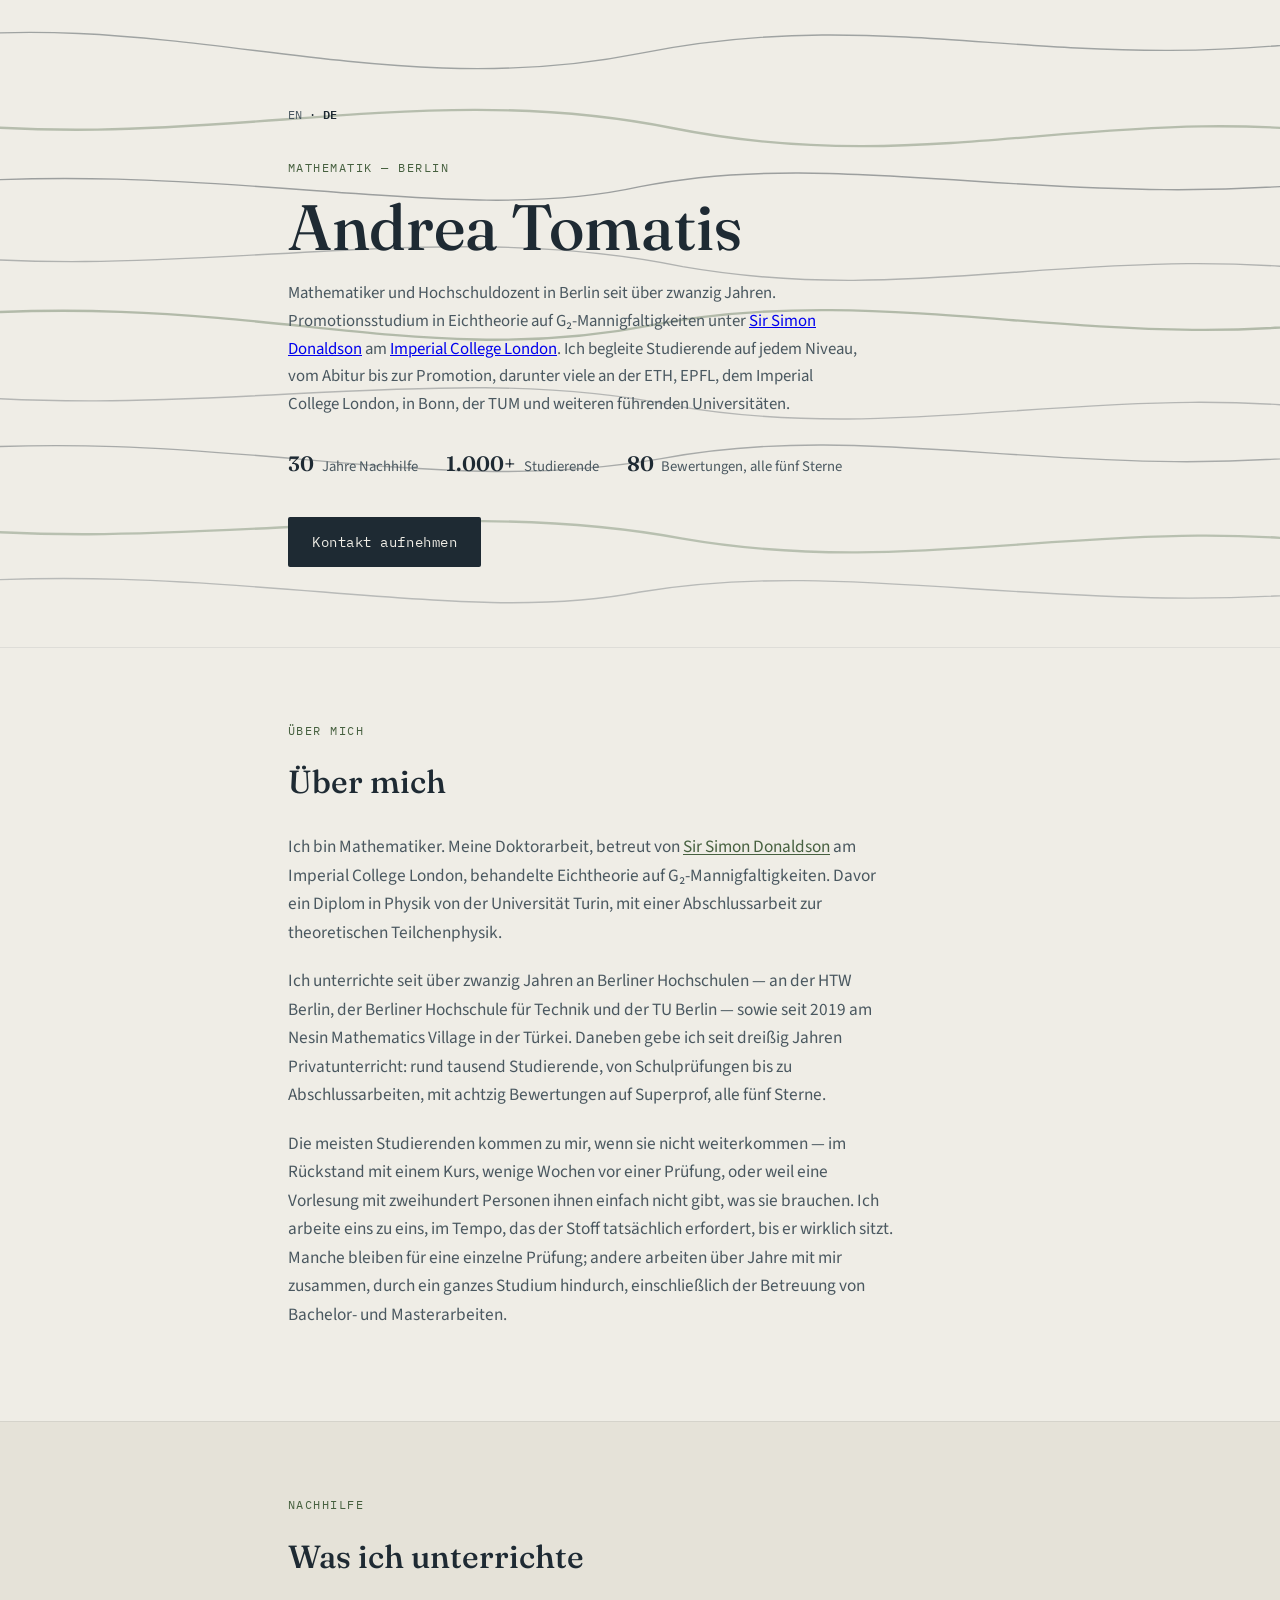
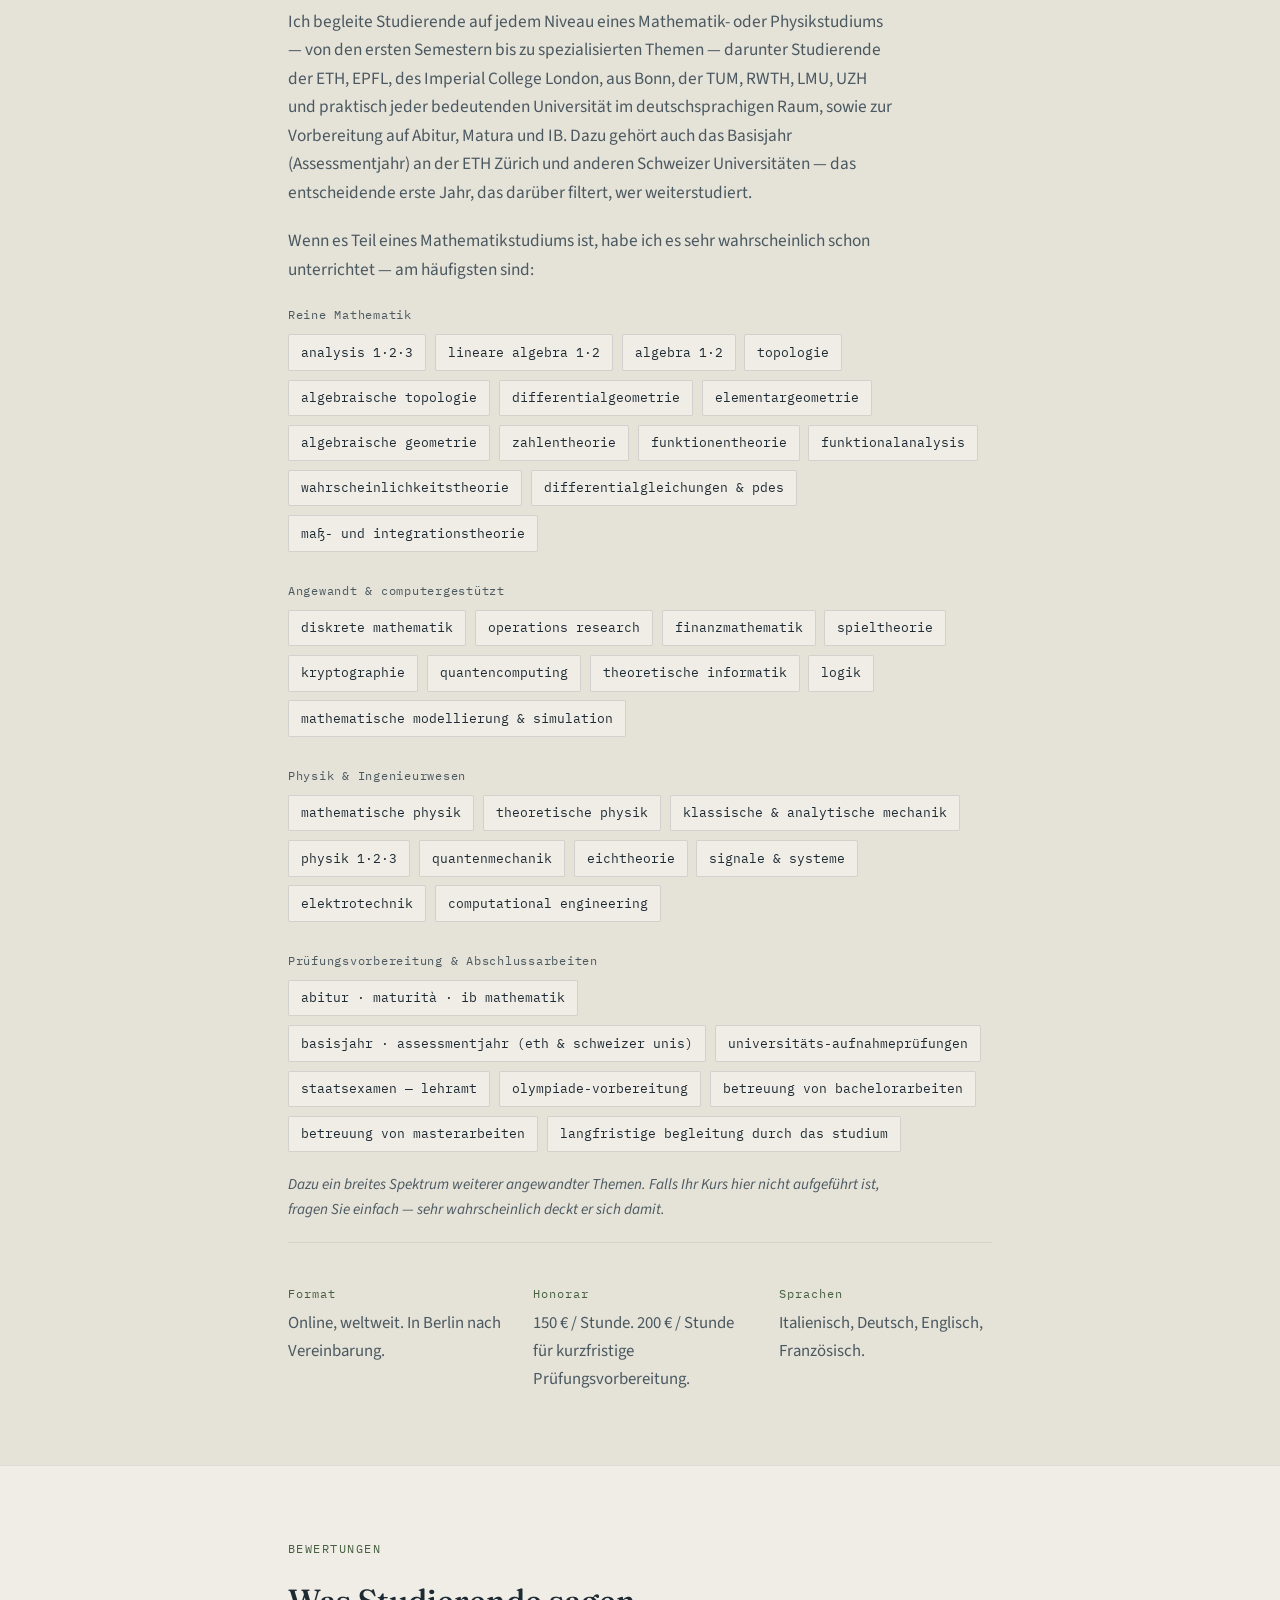
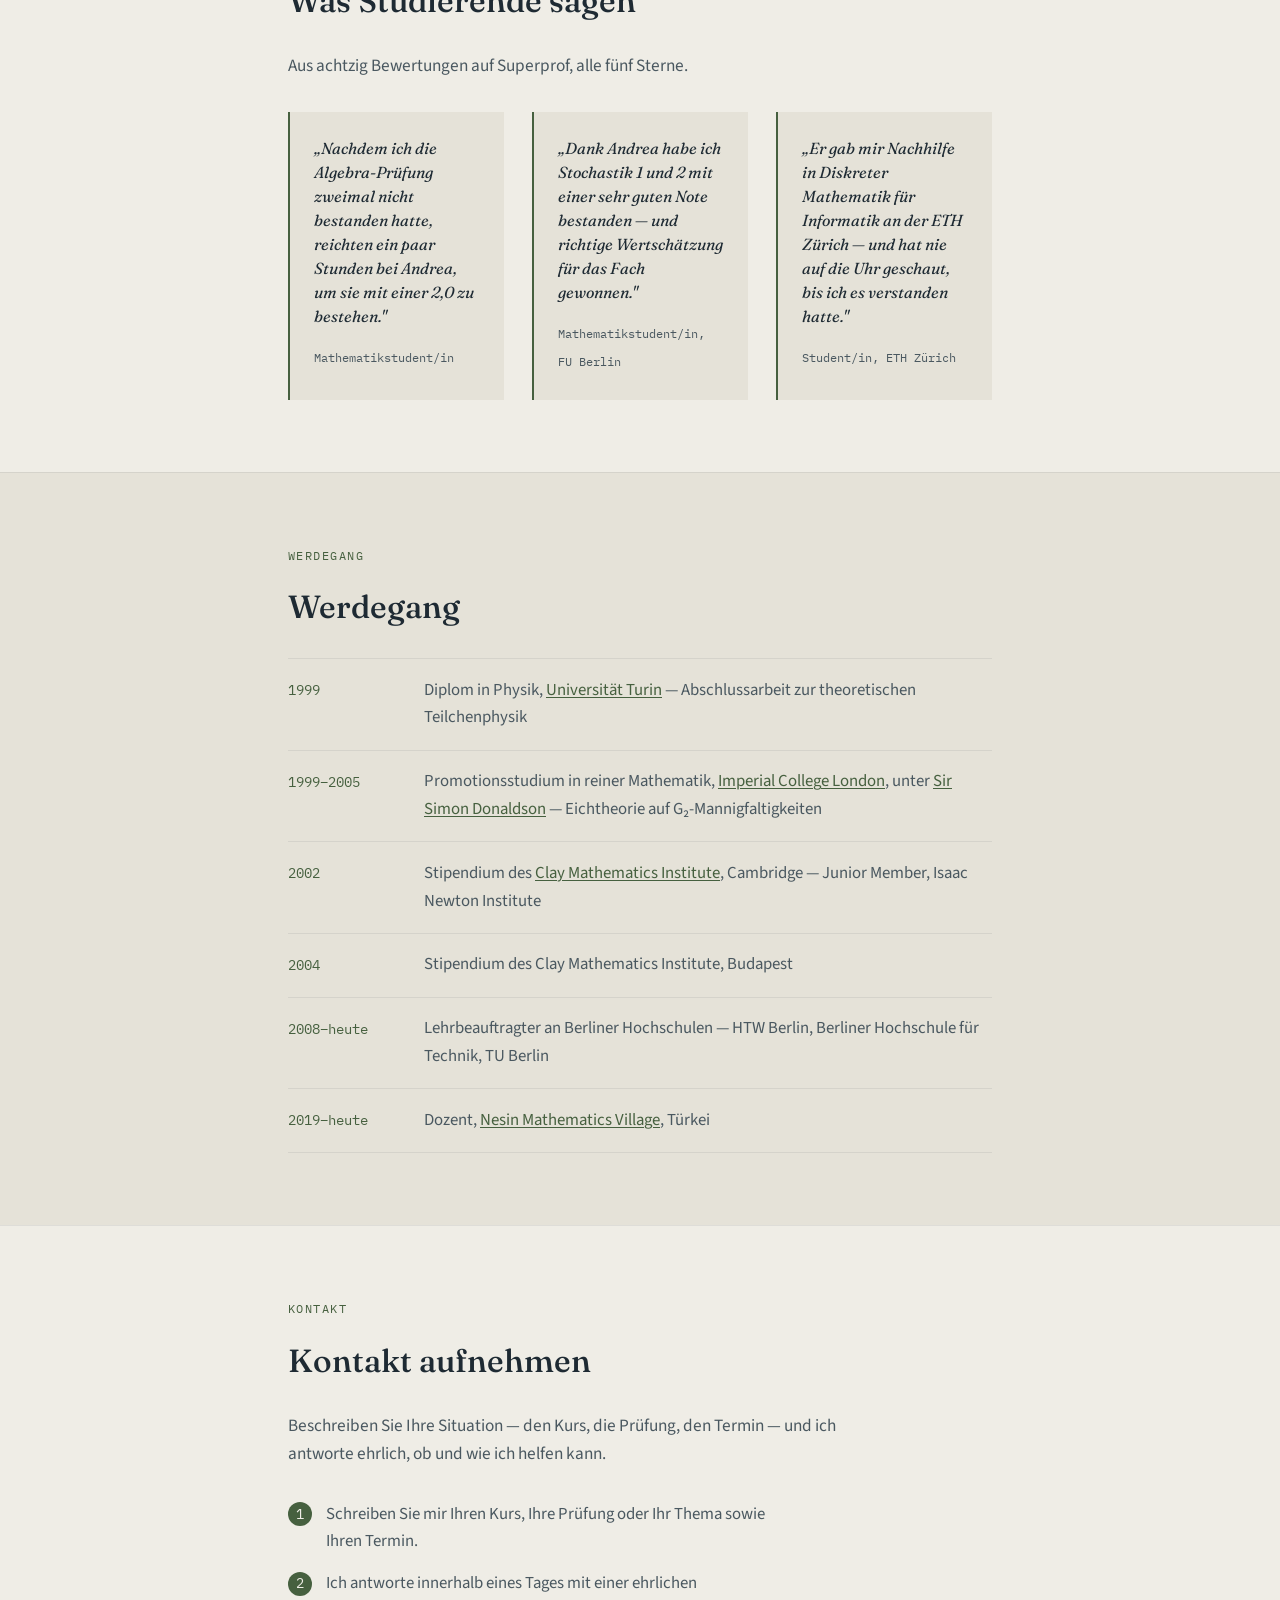
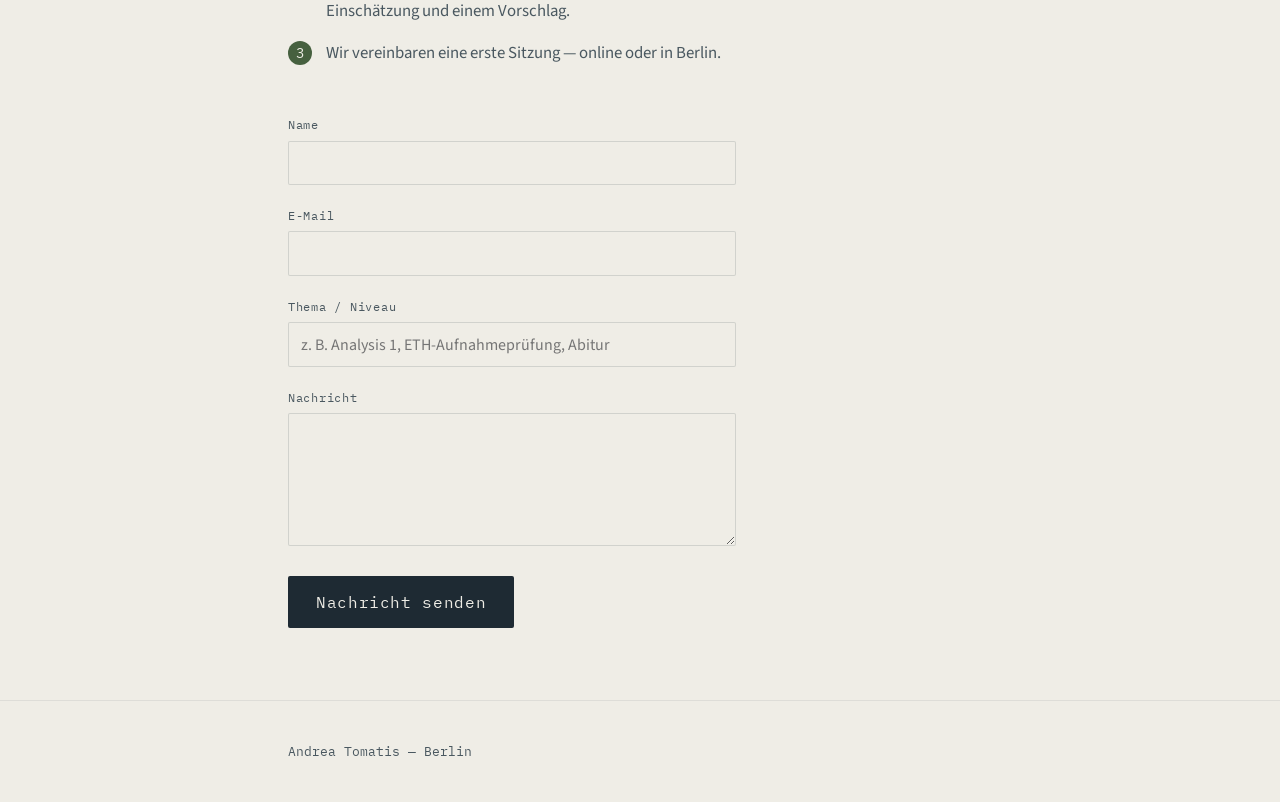
==== de.html @ 17455496 "Add files via upload" ====
<!DOCTYPE html>
<html lang="de">
<head>
<meta charset="UTF-8">
<meta name="viewport" content="width=device-width, initial-scale=1.0">
<title>Andrea Tomatis — Mathematik-Nachhilfe &amp; Hochschuldozent, Berlin</title>
<meta name="description" content="Andrea Tomatis — Mathematiker und Hochschuldozent in Berlin, ausgebildet als Physiker. Promotionsstudium unter Sir Simon Donaldson, Imperial College London. Privatunterricht und Prüfungsvorbereitung: Basisjahr und Assessmentjahr an der ETH und Schweizer Universitäten, Diskrete Mathematik, Funktionentheorie, Abitur, IB, Betreuung von Bachelor- und Masterarbeiten.">
<link rel="canonical" href="https://andreatomatis.github.io/de.html">
<link rel="alternate" hreflang="en" href="https://andreatomatis.github.io/">
<link rel="alternate" hreflang="de" href="https://andreatomatis.github.io/de.html">
<link rel="alternate" hreflang="x-default" href="https://andreatomatis.github.io/">
<meta property="og:type" content="profile">
<meta property="og:title" content="Andrea Tomatis — Mathematik-Nachhilfe & Hochschuldozent, Berlin">
<meta property="og:description" content="Mathematiker und Hochschuldozent in Berlin, Promotionsstudium unter Sir Simon Donaldson. Privatunterricht: Basisjahr/Assessmentjahr, Diskrete Mathematik, Funktionentheorie, Abitur, IB, Abschlussarbeiten.">
<meta property="og:url" content="https://andreatomatis.github.io/de.html">
<meta property="og:locale" content="de_DE">
<meta property="og:locale:alternate" content="en_US">
<meta name="twitter:card" content="summary">
<meta name="twitter:title" content="Andrea Tomatis — Mathematik-Nachhilfe & Hochschuldozent, Berlin">
<meta name="twitter:description" content="Mathematiker und Hochschuldozent in Berlin, Promotionsstudium unter Sir Simon Donaldson. Privatunterricht: Basisjahr/Assessmentjahr, Diskrete Mathematik, Funktionentheorie, Abitur, IB, Abschlussarbeiten.">
<link rel="preconnect" href="https://fonts.googleapis.com">
<link rel="preconnect" href="https://fonts.gstatic.com" crossorigin>
<link href="https://fonts.googleapis.com/css2?family=Fraunces:opsz,wght@9..144,400;9..144,500;9..144,600&family=Source+Sans+3:wght@400;500;600&family=IBM+Plex+Mono:wght@400;500&display=swap" rel="stylesheet">
<link rel="stylesheet" href="style.css">
<script type="application/ld+json">
{
  "@context": "https://schema.org",
  "@type": "Person",
  "name": "Andrea Tomatis",
  "jobTitle": ["Mathematik-Nachhilfelehrer", "Hochschuldozent"],
  "description": "Mathematiker und Hochschuldozent in Berlin. Promotionsstudium in Eichtheorie auf G2-Mannigfaltigkeiten unter Sir Simon Donaldson, Imperial College London. Dreißig Jahre Privatunterricht in Mathematik und Physik.",
  "url": "https://andreatomatis.github.io/de.html",
  "address": {
    "@type": "PostalAddress",
    "addressLocality": "Berlin",
    "addressCountry": "DE"
  },
  "alumniOf": [
    { "@type": "CollegeOrUniversity", "name": "Imperial College London" },
    { "@type": "CollegeOrUniversity", "name": "Universität Turin" }
  ],
  "knowsLanguage": ["Italienisch", "Deutsch", "Englisch", "Französisch"],
  "knowsAbout": [
    "Analysis", "Lineare Algebra", "Algebra", "Topologie", "Differentialgeometrie",
    "Algebraische Geometrie", "Zahlentheorie", "Funktionentheorie", "Funktionalanalysis",
    "Wahrscheinlichkeitstheorie", "Differentialgleichungen", "Diskrete Mathematik",
    "Quantencomputing", "Theoretische Informatik", "Mathematische Physik",
    "Theoretische Physik", "Eichtheorie", "Klassische Mechanik", "Quantenmechanik"
  ]
}
</script>
</head>
<body>

<svg class="contour-bg" viewBox="0 0 1200 700" preserveAspectRatio="xMidYMid slice" aria-hidden="true">
  <path class="contour c1" d="M-100,90 C150,50 350,150 600,100 C850,50 1000,130 1300,80" />
  <path class="contour c2 idx" d="M-100,160 C180,200 380,120 630,170 C880,220 1040,140 1300,180" />
  <path class="contour c3" d="M-100,225 C200,195 420,265 600,225 C800,185 1010,255 1300,215" />
  <path class="contour c4" d="M-100,285 C160,320 400,250 640,300 C870,340 1030,270 1300,310" />
  <path class="contour c5 idx" d="M-100,350 C220,315 380,400 610,355 C840,310 1050,390 1300,345" />
  <path class="contour c6" d="M-100,415 C170,450 410,385 630,430 C860,470 1040,400 1300,440" />
  <path class="contour c7" d="M-100,475 C210,445 390,520 620,480 C830,440 1020,510 1300,470" />
  <path class="contour c8 idx" d="M-100,540 C160,575 400,510 640,555 C870,595 1050,525 1300,565" />
  <path class="contour c9" d="M-100,600 C200,570 420,640 600,605 C810,570 1010,635 1300,600" />
</svg>

<header class="hero">
  <div class="wrap">
    <p class="lang-switch"><a href="index.html">EN</a> · <a class="active" href="de.html">DE</a></p>
    <p class="eyebrow">MATHEMATIK — BERLIN</p>
    <h1>Andrea Tomatis</h1>
    <p class="hero-sub">Mathematiker und Hochschuldozent in Berlin seit über zwanzig Jahren. Promotionsstudium in Eichtheorie auf G₂-Mannigfaltigkeiten unter <a href="https://en.wikipedia.org/wiki/Simon_Donaldson">Sir Simon Donaldson</a> am <a href="https://en.wikipedia.org/wiki/Imperial_College_London">Imperial College London</a>. Ich begleite Studierende auf jedem Niveau, vom Abitur bis zur Promotion, darunter viele an der ETH, EPFL, dem Imperial College London, in Bonn, der TUM und weiteren führenden Universitäten.</p>
    <ul class="stat-row">
      <li><span class="stat-num">30</span> Jahre Nachhilfe</li>
      <li><span class="stat-num">1.000+</span> Studierende</li>
      <li><span class="stat-num">80</span> Bewertungen, alle fünf Sterne</li>
    </ul>
    <a class="cta" href="#contact">Kontakt aufnehmen</a>
  </div>
</header>

<main>

  <section id="about" class="section">
    <div class="wrap">
      <p class="eyebrow">ÜBER MICH</p>
      <h2>Über mich</h2>
      <p class="lede">Ich bin Mathematiker. Meine Doktorarbeit, betreut von <a href="https://en.wikipedia.org/wiki/Simon_Donaldson">Sir Simon Donaldson</a> am Imperial College London, behandelte Eichtheorie auf G₂-Mannigfaltigkeiten. Davor ein Diplom in Physik von der Universität Turin, mit einer Abschlussarbeit zur theoretischen Teilchenphysik.</p>
      <p class="lede">Ich unterrichte seit über zwanzig Jahren an Berliner Hochschulen — an der HTW Berlin, der Berliner Hochschule für Technik und der TU Berlin — sowie seit 2019 am Nesin Mathematics Village in der Türkei. Daneben gebe ich seit dreißig Jahren Privatunterricht: rund tausend Studierende, von Schulprüfungen bis zu Abschlussarbeiten, mit achtzig Bewertungen auf Superprof, alle fünf Sterne.</p>
      <p class="lede">Die meisten Studierenden kommen zu mir, wenn sie nicht weiterkommen — im Rückstand mit einem Kurs, wenige Wochen vor einer Prüfung, oder weil eine Vorlesung mit zweihundert Personen ihnen einfach nicht gibt, was sie brauchen. Ich arbeite eins zu eins, im Tempo, das der Stoff tatsächlich erfordert, bis er wirklich sitzt. Manche bleiben für eine einzelne Prüfung; andere arbeiten über Jahre mit mir zusammen, durch ein ganzes Studium hindurch, einschließlich der Betreuung von Bachelor- und Masterarbeiten.</p>
    </div>
  </section>

  <section id="teaching" class="section alt">
    <div class="wrap">
      <p class="eyebrow">NACHHILFE</p>
      <h2>Was ich unterrichte</h2>

      <p class="lede">Ich begleite Studierende auf jedem Niveau eines Mathematik- oder Physikstudiums — von den ersten Semestern bis zu spezialisierten Themen — darunter Studierende der ETH, EPFL, des Imperial College London, aus Bonn, der TUM, RWTH, LMU, UZH und praktisch jeder bedeutenden Universität im deutschsprachigen Raum, sowie zur Vorbereitung auf Abitur, Matura und IB. Dazu gehört auch das Basisjahr (Assessmentjahr) an der ETH Zürich und anderen Schweizer Universitäten — das entscheidende erste Jahr, das darüber filtert, wer weiterstudiert.</p>

      <p class="lede">Wenn es Teil eines Mathematikstudiums ist, habe ich es sehr wahrscheinlich schon unterrichtet — am häufigsten sind:</p>

      <div class="subject-group">
        <p class="group-label">Reine Mathematik</p>
        <ul class="subject-grid">
          <li><span class="tag">analysis 1·2·3</span></li>
          <li><span class="tag">lineare algebra 1·2</span></li>
          <li><span class="tag">algebra 1·2</span></li>
          <li><span class="tag">topologie</span></li>
          <li><span class="tag">algebraische topologie</span></li>
          <li><span class="tag">differentialgeometrie</span></li>
          <li><span class="tag">elementargeometrie</span></li>
          <li><span class="tag">algebraische geometrie</span></li>
          <li><span class="tag">zahlentheorie</span></li>
          <li><span class="tag">funktionentheorie</span></li>
          <li><span class="tag">funktionalanalysis</span></li>
          <li><span class="tag">wahrscheinlichkeitstheorie</span></li>
          <li><span class="tag">differentialgleichungen & pdes</span></li>
          <li><span class="tag">maß- und integrationstheorie</span></li>
        </ul>
      </div>

      <div class="subject-group">
        <p class="group-label">Angewandt &amp; computergestützt</p>
        <ul class="subject-grid">
          <li><span class="tag">diskrete mathematik</span></li>
          <li><span class="tag">operations research</span></li>
          <li><span class="tag">finanzmathematik</span></li>
          <li><span class="tag">spieltheorie</span></li>
          <li><span class="tag">kryptographie</span></li>
          <li><span class="tag">quantencomputing</span></li>
          <li><span class="tag">theoretische informatik</span></li>
          <li><span class="tag">logik</span></li>
          <li><span class="tag">mathematische modellierung & simulation</span></li>
        </ul>
      </div>

      <div class="subject-group">
        <p class="group-label">Physik &amp; Ingenieurwesen</p>
        <ul class="subject-grid">
          <li><span class="tag">mathematische physik</span></li>
          <li><span class="tag">theoretische physik</span></li>
          <li><span class="tag">klassische & analytische mechanik</span></li>
          <li><span class="tag">physik 1·2·3</span></li>
          <li><span class="tag">quantenmechanik</span></li>
          <li><span class="tag">eichtheorie</span></li>
          <li><span class="tag">signale & systeme</span></li>
          <li><span class="tag">elektrotechnik</span></li>
          <li><span class="tag">computational engineering</span></li>
        </ul>
      </div>

      <div class="subject-group">
        <p class="group-label">Prüfungsvorbereitung &amp; Abschlussarbeiten</p>
        <ul class="subject-grid">
          <li><span class="tag">abitur · maturità · ib mathematik</span></li>
          <li><span class="tag">basisjahr · assessmentjahr (eth & schweizer unis)</span></li>
          <li><span class="tag">universitäts-aufnahmeprüfungen</span></li>
          <li><span class="tag">staatsexamen — lehramt</span></li>
          <li><span class="tag">olympiade-vorbereitung</span></li>
          <li><span class="tag">betreuung von bachelorarbeiten</span></li>
          <li><span class="tag">betreuung von masterarbeiten</span></li>
          <li><span class="tag">langfristige begleitung durch das studium</span></li>
        </ul>
      </div>

      <p class="lede beyond">Dazu ein breites Spektrum weiterer angewandter Themen. Falls Ihr Kurs hier nicht aufgeführt ist, fragen Sie einfach — sehr wahrscheinlich deckt er sich damit.</p>

      <div class="teaching-details">
        <div class="detail">
          <p class="detail-label">Format</p>
          <p>Online, weltweit. In Berlin nach Vereinbarung.</p>
        </div>
        <div class="detail">
          <p class="detail-label">Honorar</p>
          <p>150 € / Stunde. 200 € / Stunde für kurzfristige Prüfungsvorbereitung.</p>
        </div>
        <div class="detail">
          <p class="detail-label">Sprachen</p>
          <p>Italienisch, Deutsch, Englisch, Französisch.</p>
        </div>
      </div>
    </div>
  </section>

  <section id="testimonials" class="section">
    <div class="wrap">
      <p class="eyebrow">BEWERTUNGEN</p>
      <h2>Was Studierende sagen</h2>
      <p class="lede">Aus achtzig Bewertungen auf Superprof, alle fünf Sterne.</p>

      <div class="testimonial-grid">
        <blockquote class="testimonial">
          <p>„Nachdem ich die Algebra-Prüfung zweimal nicht bestanden hatte, reichten ein paar Stunden bei Andrea, um sie mit einer 2,0 zu bestehen."</p>
          <cite>Mathematikstudent/in</cite>
        </blockquote>
        <blockquote class="testimonial">
          <p>„Dank Andrea habe ich Stochastik 1 und 2 mit einer sehr guten Note bestanden — und richtige Wertschätzung für das Fach gewonnen."</p>
          <cite>Mathematikstudent/in, FU Berlin</cite>
        </blockquote>
        <blockquote class="testimonial">
          <p>„Er gab mir Nachhilfe in Diskreter Mathematik für Informatik an der ETH Zürich — und hat nie auf die Uhr geschaut, bis ich es verstanden hatte."</p>
          <cite>Student/in, ETH Zürich</cite>
        </blockquote>
      </div>
    </div>
  </section>

  <section id="background" class="section alt">
    <div class="wrap">
      <p class="eyebrow">WERDEGANG</p>
      <h2>Werdegang</h2>
      <ol class="timeline">
        <li>
          <span class="year">1999</span>
          <span class="event">Diplom in Physik, <a href="https://en.wikipedia.org/wiki/University_of_Turin">Universität Turin</a> — Abschlussarbeit zur theoretischen Teilchenphysik</span>
        </li>
        <li>
          <span class="year">1999–2005</span>
          <span class="event">Promotionsstudium in reiner Mathematik, <a href="https://en.wikipedia.org/wiki/Imperial_College_London">Imperial College London</a>, unter <a href="https://en.wikipedia.org/wiki/Simon_Donaldson">Sir Simon Donaldson</a> — Eichtheorie auf G₂-Mannigfaltigkeiten</span>
        </li>
        <li>
          <span class="year">2002</span>
          <span class="event">Stipendium des <a href="https://en.wikipedia.org/wiki/Clay_Mathematics_Institute">Clay Mathematics Institute</a>, Cambridge — Junior Member, Isaac Newton Institute</span>
        </li>
        <li>
          <span class="year">2004</span>
          <span class="event">Stipendium des Clay Mathematics Institute, Budapest</span>
        </li>
        <li>
          <span class="year">2008–heute</span>
          <span class="event">Lehrbeauftragter an Berliner Hochschulen — HTW Berlin, Berliner Hochschule für Technik, TU Berlin</span>
        </li>
        <li>
          <span class="year">2019–heute</span>
          <span class="event">Dozent, <a href="https://www.nesinkoyleri.org/en/">Nesin Mathematics Village</a>, Türkei</span>
        </li>
      </ol>
    </div>
  </section>

  <section id="contact" class="section">
    <div class="wrap">
      <p class="eyebrow">KONTAKT</p>
      <h2>Kontakt aufnehmen</h2>
      <p class="lede">Beschreiben Sie Ihre Situation — den Kurs, die Prüfung, den Termin — und ich antworte ehrlich, ob und wie ich helfen kann.</p>

      <ol class="how-it-works">
        <li><span class="step-num">1</span> Schreiben Sie mir Ihren Kurs, Ihre Prüfung oder Ihr Thema sowie Ihren Termin.</li>
        <li><span class="step-num">2</span> Ich antworte innerhalb eines Tages mit einer ehrlichen Einschätzung und einem Vorschlag.</li>
        <li><span class="step-num">3</span> Wir vereinbaren eine erste Sitzung — online oder in Berlin.</li>
      </ol>

      <form class="contact-form" action="https://formsubmit.co/andrea.tomatis@gmail.com" method="POST">
        <input type="hidden" name="_subject" value="Neue Nachricht von der Website">
        <input type="hidden" name="_template" value="table">
        <input type="hidden" name="_captcha" value="false">
        <input type="text" name="_honey" style="display:none">

        <label for="name">Name</label>
        <input type="text" id="name" name="Name" required>

        <label for="email">E-Mail</label>
        <input type="email" id="email" name="Email" required>

        <label for="subject">Thema / Niveau</label>
        <input type="text" id="subject" name="Subject / level" placeholder="z. B. Analysis 1, ETH-Aufnahmeprüfung, Abitur">

        <label for="message">Nachricht</label>
        <textarea id="message" name="Message" rows="5" required></textarea>

        <button type="submit" class="cta cta-large">Nachricht senden</button>
      </form>
    </div>
  </section>

</main>

<footer class="footer">
  <div class="wrap">
    <p>Andrea Tomatis — Berlin</p>
  </div>
</footer>

</body>
</html>
---- style.css ----
:root {
  --bg: #EFEDE6;
  --bg-alt: #E5E2D8;
  --ink: #1E2A33;
  --ink-soft: #4A5860;
  --accent: #5B7A5E;
  --accent-deep: #46603F;
  --line: rgba(30, 42, 51, 0.14);
  --line-soft: rgba(30, 42, 51, 0.08);

  --font-display: "Fraunces", serif;
  --font-body: "Source Sans 3", sans-serif;
  --font-mono: "IBM Plex Mono", monospace;
}

* {
  box-sizing: border-box;
}

html {
  scroll-behavior: smooth;
}

@media (prefers-reduced-motion: reduce) {
  html {
    scroll-behavior: auto;
  }
}

body {
  margin: 0;
  background: var(--bg);
  color: var(--ink);
  font-family: var(--font-body);
  font-size: 1.05rem;
  line-height: 1.65;
  -webkit-font-smoothing: antialiased;
}

.wrap {
  max-width: 760px;
  margin: 0 auto;
  padding: 0 1.75rem;
}

/* ---- Contour background signature ---- */

.contour-bg {
  position: absolute;
  top: 0;
  left: 0;
  width: 100%;
  height: 640px;
  z-index: 0;
  pointer-events: none;
}

.contour {
  fill: none;
  stroke: var(--ink);
  stroke-width: 1.3;
}

.contour.idx {
  stroke-width: 2.2;
  stroke: var(--accent-deep);
}

.c1 { opacity: 0.38; animation: drift 46s linear infinite; }
.c2 { opacity: 0.34; animation: drift 60s linear infinite reverse; }
.c3 { opacity: 0.40; animation: drift 38s linear infinite; }
.c4 { opacity: 0.30; animation: drift 54s linear infinite reverse; }
.c5 { opacity: 0.36; animation: drift 42s linear infinite; }
.c6 { opacity: 0.28; animation: drift 50s linear infinite reverse; }
.c7 { opacity: 0.34; animation: drift 36s linear infinite; }
.c8 { opacity: 0.32; animation: drift 58s linear infinite reverse; }
.c9 { opacity: 0.26; animation: drift 44s linear infinite; }

@keyframes drift {
  from { transform: translateX(0); }
  to   { transform: translateX(-120px); }
}

@media (prefers-reduced-motion: reduce) {
  .contour { animation: none !important; }
}

/* ---- Hero ---- */

.hero {
  position: relative;
  padding: 6.5rem 0 5rem;
  overflow: hidden;
}

.eyebrow {
  font-family: var(--font-mono);
  font-size: 0.78rem;
  letter-spacing: 0.12em;
  color: var(--accent-deep);
  margin: 0 0 1rem;
  position: relative;
  z-index: 1;
}

.hero h1 {
  font-family: var(--font-display);
  font-weight: 500;
  font-size: clamp(2.6rem, 6vw, 4rem);
  margin: 0 0 1.25rem;
  line-height: 1.05;
  position: relative;
  z-index: 1;
}

.hook {
  font-family: var(--font-display);
  font-weight: 500;
  font-size: clamp(1.25rem, 2.6vw, 1.5rem);
  color: var(--ink);
  max-width: 34rem;
  margin: 0 0 1.5rem;
  line-height: 1.4;
  position: relative;
  z-index: 1;
}

.hero-sub {
  font-size: 1.05rem;
  color: var(--ink-soft);
  max-width: 36rem;
  margin: 0 0 1.75rem;
  position: relative;
  z-index: 1;
}

.stat-row {
  list-style: none;
  display: flex;
  flex-wrap: wrap;
  gap: 1.75rem;
  padding: 0;
  margin: 0 0 2.25rem;
  position: relative;
  z-index: 1;
  font-size: 0.92rem;
  color: var(--ink-soft);
}

.stat-num {
  font-family: var(--font-display);
  font-weight: 600;
  font-size: 1.3rem;
  color: var(--ink);
  margin-right: 0.3rem;
}

.cta {
  display: inline-block;
  font-family: var(--font-mono);
  font-size: 0.85rem;
  letter-spacing: 0.04em;
  text-decoration: none;
  color: var(--bg);
  background: var(--ink);
  padding: 0.85rem 1.5rem;
  border-radius: 2px;
  position: relative;
  z-index: 1;
  transition: background 0.2s ease;
}

.cta:hover,
.cta:focus-visible {
  background: var(--accent-deep);
}

.cta:focus-visible {
  outline: 2px solid var(--accent);
  outline-offset: 3px;
}

.cta-large {
  font-size: 1rem;
  padding: 1rem 1.75rem;
}

/* ---- Sections ---- */

.section {
  padding: 4.5rem 0;
  border-top: 1px solid var(--line-soft);
}

.section.alt {
  background: var(--bg-alt);
}

.section h2 {
  font-family: var(--font-display);
  font-weight: 500;
  font-size: 2rem;
  margin: 0 0 1.5rem;
}

.lede {
  font-size: 1.08rem;
  color: var(--ink-soft);
  max-width: 38rem;
  margin: 0 0 1.25rem;
}

.lede.beyond {
  font-size: 0.95rem;
  font-style: italic;
  margin-top: -0.5rem;
}

/* ---- Subject grid ---- */

.subject-grid {
  list-style: none;
  display: flex;
  flex-wrap: wrap;
  gap: 0.6rem;
  padding: 0;
  margin: 0 0 2.5rem;
}

.tag {
  font-family: var(--font-mono);
  font-size: 0.85rem;
  color: var(--ink);
  background: var(--bg);
  border: 1px solid var(--line);
  padding: 0.45rem 0.85rem;
  border-radius: 2px;
  display: inline-block;
}

/* ---- Subject groups ---- */

.subject-group {
  margin-bottom: 1.75rem;
}

.group-label {
  font-family: var(--font-mono);
  font-size: 0.78rem;
  letter-spacing: 0.06em;
  color: var(--ink-soft);
  margin: 0 0 0.6rem;
}

.subject-grid {
  list-style: none;
  display: flex;
  flex-wrap: wrap;
  gap: 0.55rem;
  padding: 0;
  margin: 0;
}

.tag {
  font-family: var(--font-mono);
  font-size: 0.82rem;
  color: var(--ink);
  background: var(--bg);
  border: 1px solid var(--line);
  padding: 0.4rem 0.75rem;
  border-radius: 2px;
  display: inline-block;
}

.teaching-details {
  display: grid;
  grid-template-columns: repeat(3, 1fr);
  gap: 2rem;
  padding-top: 2.5rem;
  margin-top: 0.5rem;
  border-top: 1px solid var(--line-soft);
}

/* ---- How it works ---- */

.how-it-works {
  list-style: none;
  padding: 0;
  margin: 2rem 0 0;
  max-width: 30rem;
  display: flex;
  flex-direction: column;
  gap: 0.9rem;
}

.how-it-works li {
  display: flex;
  align-items: baseline;
  gap: 0.9rem;
  color: var(--ink-soft);
}

.step-num {
  font-family: var(--font-mono);
  font-size: 0.85rem;
  color: var(--bg);
  background: var(--accent-deep);
  width: 1.5rem;
  height: 1.5rem;
  border-radius: 50%;
  display: inline-flex;
  align-items: center;
  justify-content: center;
  flex-shrink: 0;
}

/* ---- Contact form ---- */

.contact-form {
  display: flex;
  flex-direction: column;
  gap: 0.35rem;
  max-width: 28rem;
  margin-top: 2rem;
}

.contact-form label {
  font-family: var(--font-mono);
  font-size: 0.78rem;
  letter-spacing: 0.06em;
  color: var(--ink-soft);
  margin-top: 0.9rem;
}

.contact-form input,
.contact-form textarea {
  font-family: var(--font-body);
  font-size: 1rem;
  color: var(--ink);
  background: var(--bg);
  border: 1px solid var(--line);
  border-radius: 2px;
  padding: 0.65rem 0.75rem;
  resize: vertical;
}

.contact-form input:focus-visible,
.contact-form textarea:focus-visible {
  outline: 2px solid var(--accent);
  outline-offset: 1px;
}

.contact-form button {
  margin-top: 1.5rem;
  border: none;
  cursor: pointer;
  width: fit-content;
}

.form-note {
  font-size: 0.92rem;
  color: var(--ink-soft);
  margin-top: 1.5rem;
}

.form-note a {
  color: var(--accent-deep);
}

.detail-label {
  font-family: var(--font-mono);
  font-size: 0.78rem;
  letter-spacing: 0.08em;
  color: var(--accent-deep);
  margin: 0 0 0.4rem;
}

.detail p:last-child {
  margin: 0;
  color: var(--ink-soft);
}

/* ---- Timeline ---- */

.timeline {
  list-style: none;
  padding: 0;
  margin: 0;
  border-top: 1px solid var(--line-soft);
}

.timeline li {
  display: grid;
  grid-template-columns: 7rem 1fr;
  gap: 1.5rem;
  padding: 1.1rem 0;
  border-bottom: 1px solid var(--line-soft);
}

.timeline .year {
  font-family: var(--font-mono);
  font-size: 0.85rem;
  color: var(--accent-deep);
  padding-top: 0.15rem;
}

.timeline .event {
  color: var(--ink-soft);
}

/* ---- Footer ---- */

.footer {
  padding: 2.5rem 0;
  border-top: 1px solid var(--line-soft);
}

.footer p {
  font-family: var(--font-mono);
  font-size: 0.8rem;
  color: var(--ink-soft);
  margin: 0;
}

/* ---- Responsive ---- */

@media (max-width: 640px) {
  .hero {
    padding: 4.5rem 0 3.5rem;
  }

  .section {
    padding: 3.25rem 0;
  }

  .teaching-details {
    grid-template-columns: 1fr;
    gap: 1.5rem;
  }

  .timeline li {
    grid-template-columns: 1fr;
    gap: 0.35rem;
  }

  .contour-bg {
    height: 420px;
  }
}

.lede a,
.timeline a {
  color: var(--accent-deep);
  text-decoration-thickness: 1px;
  text-underline-offset: 2px;
}

.lede a:hover,
.timeline a:hover {
  color: var(--ink);
}

.lang-switch {
  position: relative;
  z-index: 1;
  font-family: var(--font-mono);
  font-size: 0.78rem;
  margin: 0 0 2rem;
}

.lang-switch a {
  color: var(--ink-soft);
  text-decoration: none;
}

.lang-switch a.active {
  color: var(--ink);
  font-weight: 600;
}

.lang-switch a:hover {
  color: var(--accent-deep);
}

/* ---- Testimonials ---- */

.testimonial-grid {
  display: grid;
  grid-template-columns: repeat(3, 1fr);
  gap: 1.75rem;
  margin-top: 2rem;
}

.testimonial {
  margin: 0;
  padding: 1.5rem;
  background: var(--bg-alt);
  border-left: 2px solid var(--accent-deep);
}

.testimonial p {
  font-family: var(--font-display);
  font-style: italic;
  font-size: 1rem;
  line-height: 1.5;
  color: var(--ink);
  margin: 0 0 1rem;
}

.testimonial cite {
  font-family: var(--font-mono);
  font-style: normal;
  font-size: 0.78rem;
  color: var(--ink-soft);
}

@media (max-width: 768px) {
  .testimonial-grid {
    grid-template-columns: 1fr;
  }
}
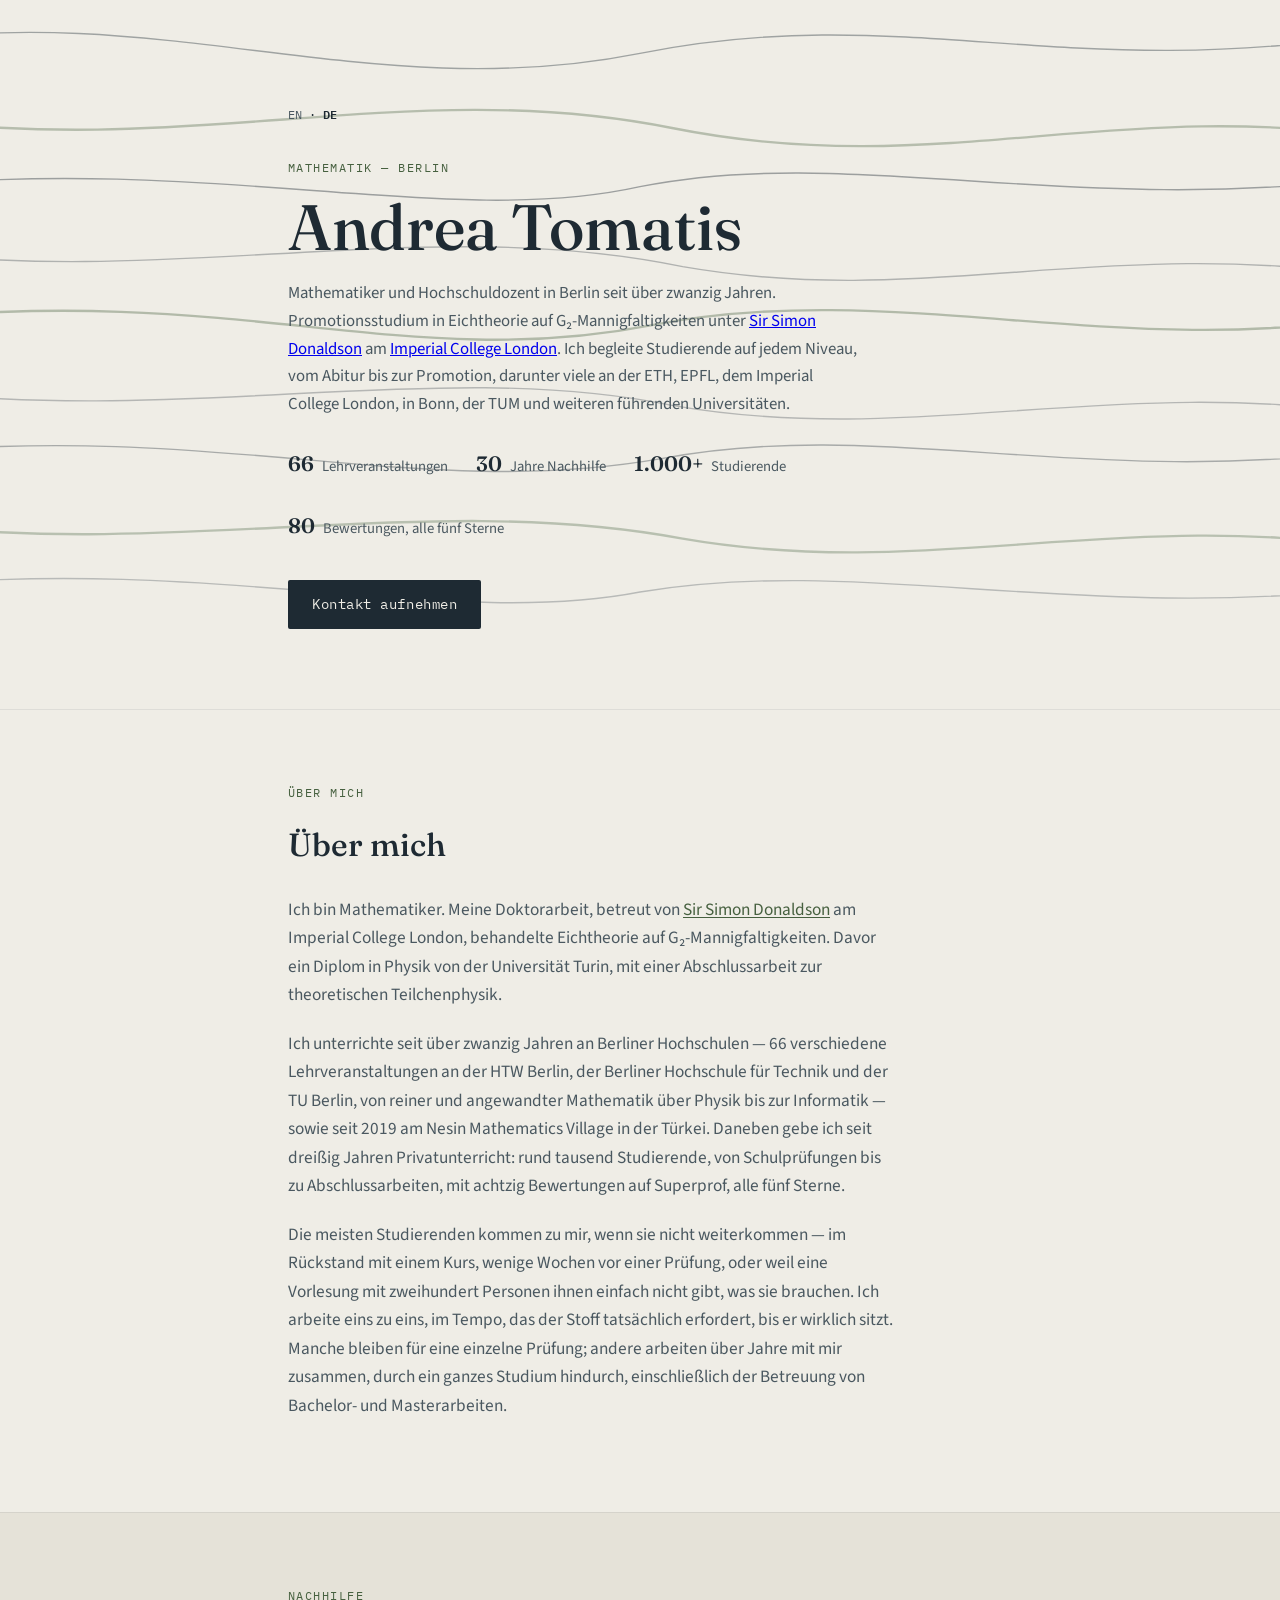
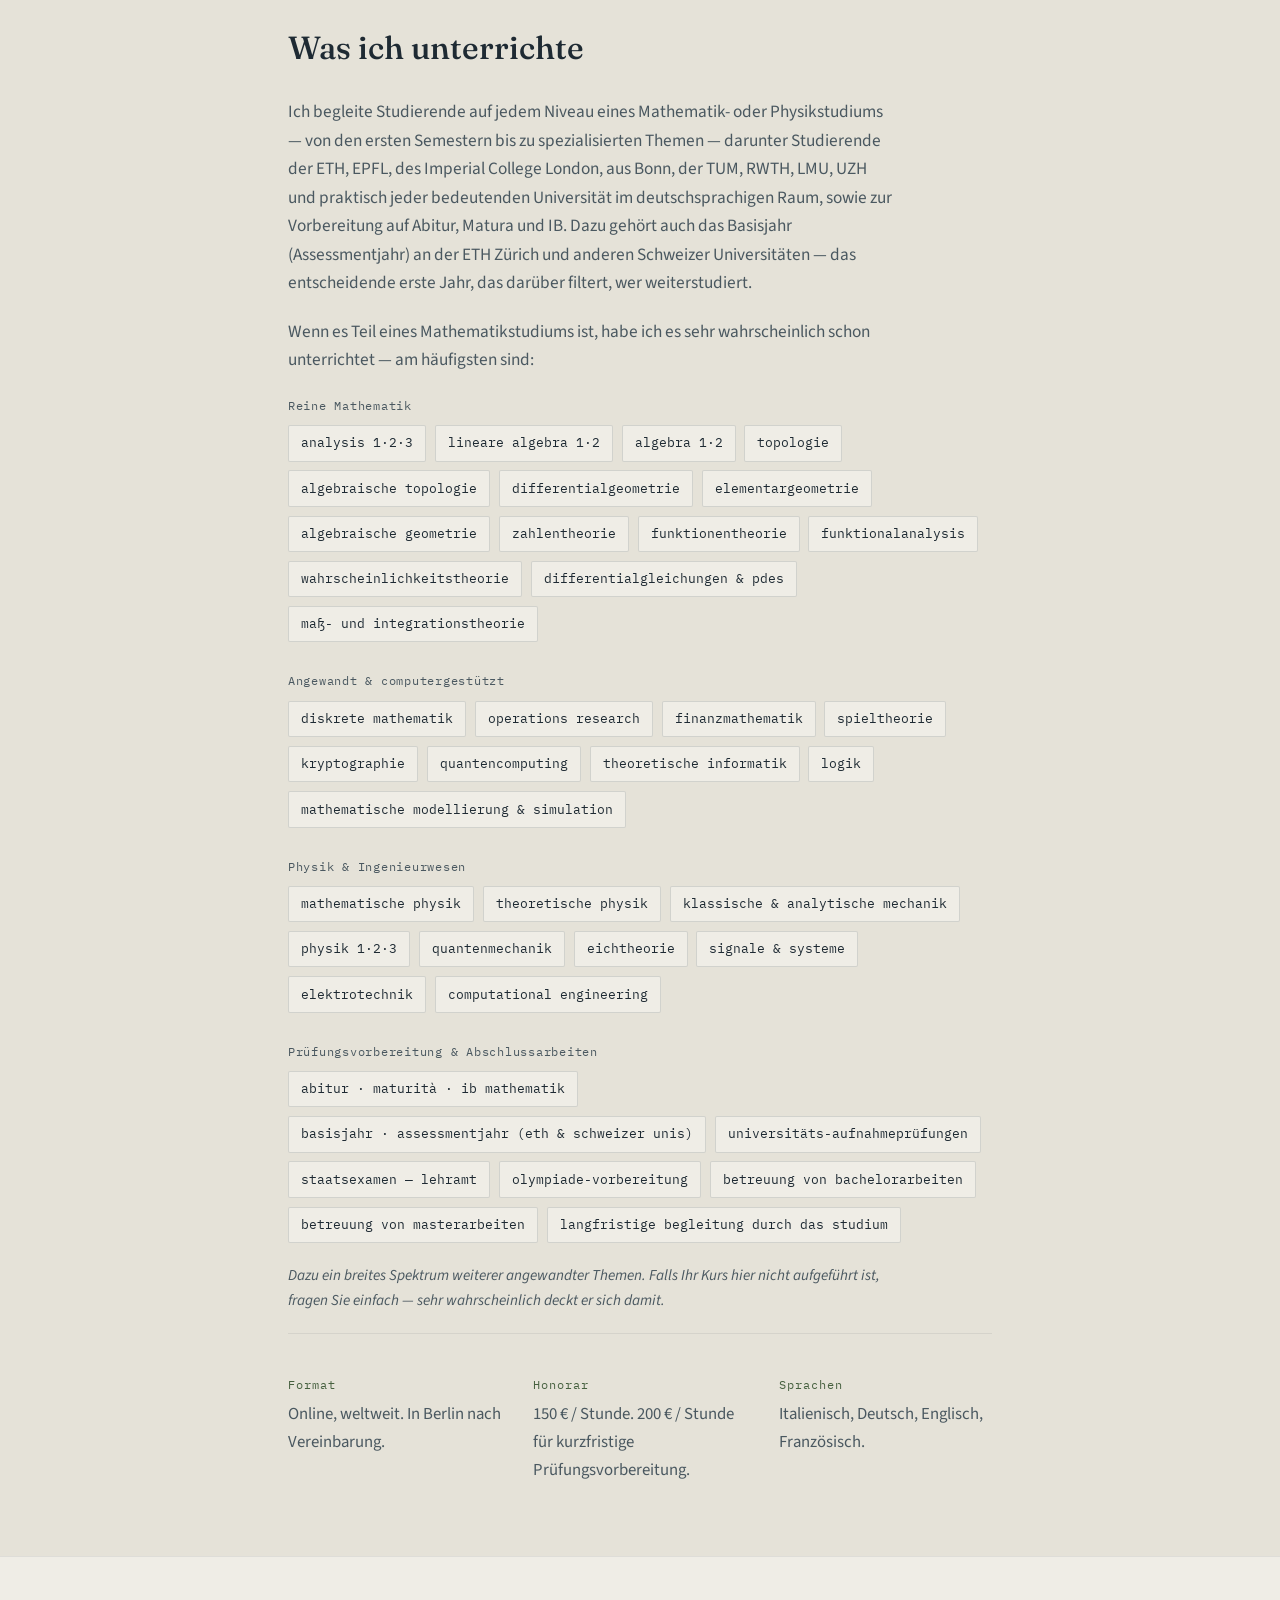
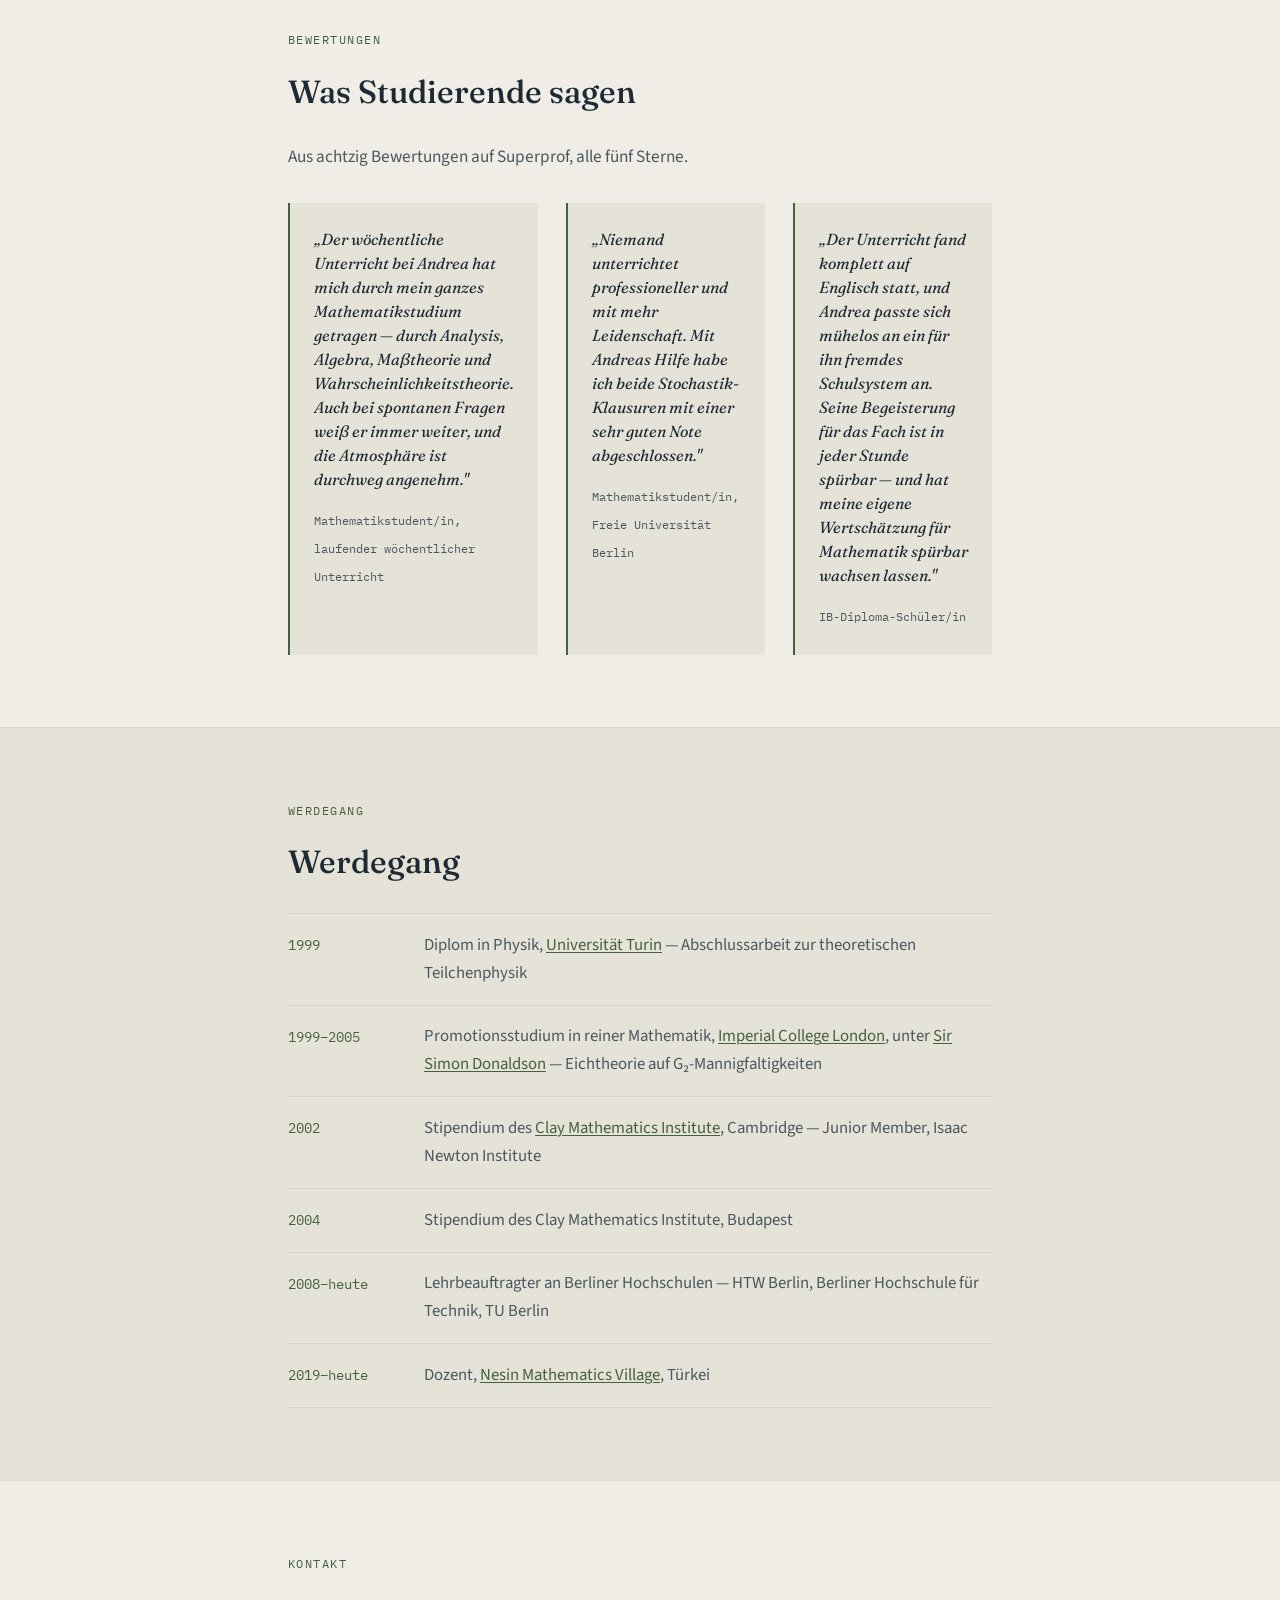
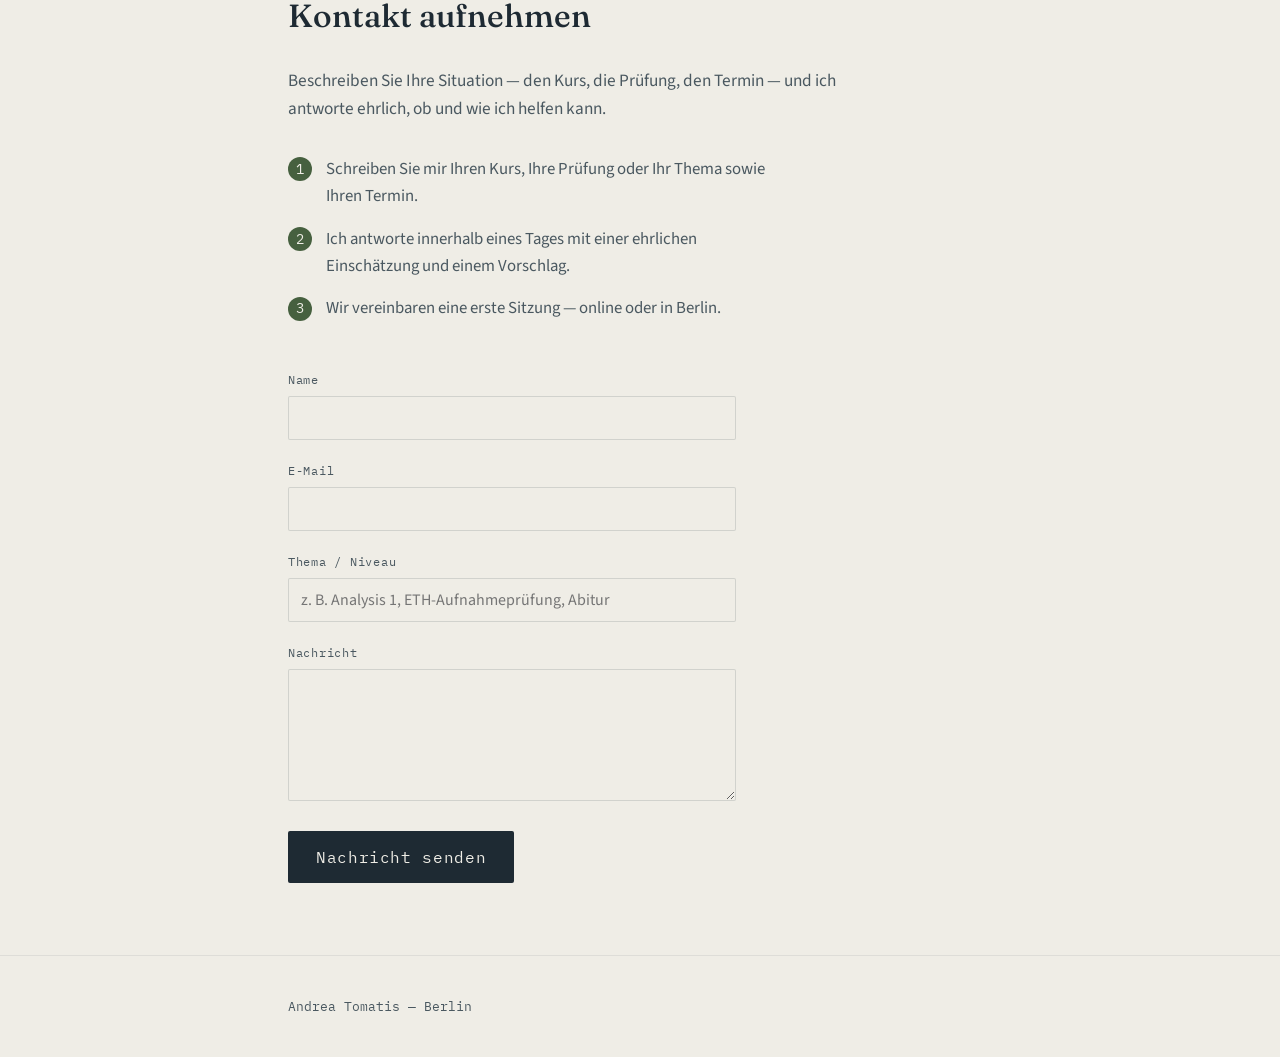
==== commit 4ec26ab0: "Add files via upload" ====
--- a/de.html
+++ b/de.html
@@ -71,6 +71,7 @@
     <h1>Andrea Tomatis</h1>
     <p class="hero-sub">Mathematiker und Hochschuldozent in Berlin seit über zwanzig Jahren. Promotionsstudium in Eichtheorie auf G₂-Mannigfaltigkeiten unter <a href="https://en.wikipedia.org/wiki/Simon_Donaldson">Sir Simon Donaldson</a> am <a href="https://en.wikipedia.org/wiki/Imperial_College_London">Imperial College London</a>. Ich begleite Studierende auf jedem Niveau, vom Abitur bis zur Promotion, darunter viele an der ETH, EPFL, dem Imperial College London, in Bonn, der TUM und weiteren führenden Universitäten.</p>
     <ul class="stat-row">
+      <li><span class="stat-num">66</span> Lehrveranstaltungen</li>
       <li><span class="stat-num">30</span> Jahre Nachhilfe</li>
       <li><span class="stat-num">1.000+</span> Studierende</li>
       <li><span class="stat-num">80</span> Bewertungen, alle fünf Sterne</li>
@@ -86,7 +87,7 @@
       <p class="eyebrow">ÜBER MICH</p>
       <h2>Über mich</h2>
       <p class="lede">Ich bin Mathematiker. Meine Doktorarbeit, betreut von <a href="https://en.wikipedia.org/wiki/Simon_Donaldson">Sir Simon Donaldson</a> am Imperial College London, behandelte Eichtheorie auf G₂-Mannigfaltigkeiten. Davor ein Diplom in Physik von der Universität Turin, mit einer Abschlussarbeit zur theoretischen Teilchenphysik.</p>
-      <p class="lede">Ich unterrichte seit über zwanzig Jahren an Berliner Hochschulen — an der HTW Berlin, der Berliner Hochschule für Technik und der TU Berlin — sowie seit 2019 am Nesin Mathematics Village in der Türkei. Daneben gebe ich seit dreißig Jahren Privatunterricht: rund tausend Studierende, von Schulprüfungen bis zu Abschlussarbeiten, mit achtzig Bewertungen auf Superprof, alle fünf Sterne.</p>
+      <p class="lede">Ich unterrichte seit über zwanzig Jahren an Berliner Hochschulen — 66 verschiedene Lehrveranstaltungen an der HTW Berlin, der Berliner Hochschule für Technik und der TU Berlin, von reiner und angewandter Mathematik über Physik bis zur Informatik — sowie seit 2019 am Nesin Mathematics Village in der Türkei. Daneben gebe ich seit dreißig Jahren Privatunterricht: rund tausend Studierende, von Schulprüfungen bis zu Abschlussarbeiten, mit achtzig Bewertungen auf Superprof, alle fünf Sterne.</p>
       <p class="lede">Die meisten Studierenden kommen zu mir, wenn sie nicht weiterkommen — im Rückstand mit einem Kurs, wenige Wochen vor einer Prüfung, oder weil eine Vorlesung mit zweihundert Personen ihnen einfach nicht gibt, was sie brauchen. Ich arbeite eins zu eins, im Tempo, das der Stoff tatsächlich erfordert, bis er wirklich sitzt. Manche bleiben für eine einzelne Prüfung; andere arbeiten über Jahre mit mir zusammen, durch ein ganzes Studium hindurch, einschließlich der Betreuung von Bachelor- und Masterarbeiten.</p>
     </div>
   </section>
@@ -191,16 +192,16 @@
 
       <div class="testimonial-grid">
         <blockquote class="testimonial">
-          <p>„Nachdem ich die Algebra-Prüfung zweimal nicht bestanden hatte, reichten ein paar Stunden bei Andrea, um sie mit einer 2,0 zu bestehen."</p>
-          <cite>Mathematikstudent/in</cite>
+          <p>„Der wöchentliche Unterricht bei Andrea hat mich durch mein ganzes Mathematikstudium getragen — durch Analysis, Algebra, Maßtheorie und Wahrscheinlichkeitstheorie. Auch bei spontanen Fragen weiß er immer weiter, und die Atmosphäre ist durchweg angenehm."</p>
+          <cite>Mathematikstudent/in, laufender wöchentlicher Unterricht</cite>
         </blockquote>
         <blockquote class="testimonial">
-          <p>„Dank Andrea habe ich Stochastik 1 und 2 mit einer sehr guten Note bestanden — und richtige Wertschätzung für das Fach gewonnen."</p>
-          <cite>Mathematikstudent/in, FU Berlin</cite>
+          <p>„Niemand unterrichtet professioneller und mit mehr Leidenschaft. Mit Andreas Hilfe habe ich beide Stochastik-Klausuren mit einer sehr guten Note abgeschlossen."</p>
+          <cite>Mathematikstudent/in, Freie Universität Berlin</cite>
         </blockquote>
         <blockquote class="testimonial">
-          <p>„Er gab mir Nachhilfe in Diskreter Mathematik für Informatik an der ETH Zürich — und hat nie auf die Uhr geschaut, bis ich es verstanden hatte."</p>
-          <cite>Student/in, ETH Zürich</cite>
+          <p>„Der Unterricht fand komplett auf Englisch statt, und Andrea passte sich mühelos an ein für ihn fremdes Schulsystem an. Seine Begeisterung für das Fach ist in jeder Stunde spürbar — und hat meine eigene Wertschätzung für Mathematik spürbar wachsen lassen."</p>
+          <cite>IB-Diploma-Schüler/in</cite>
         </blockquote>
       </div>
     </div>
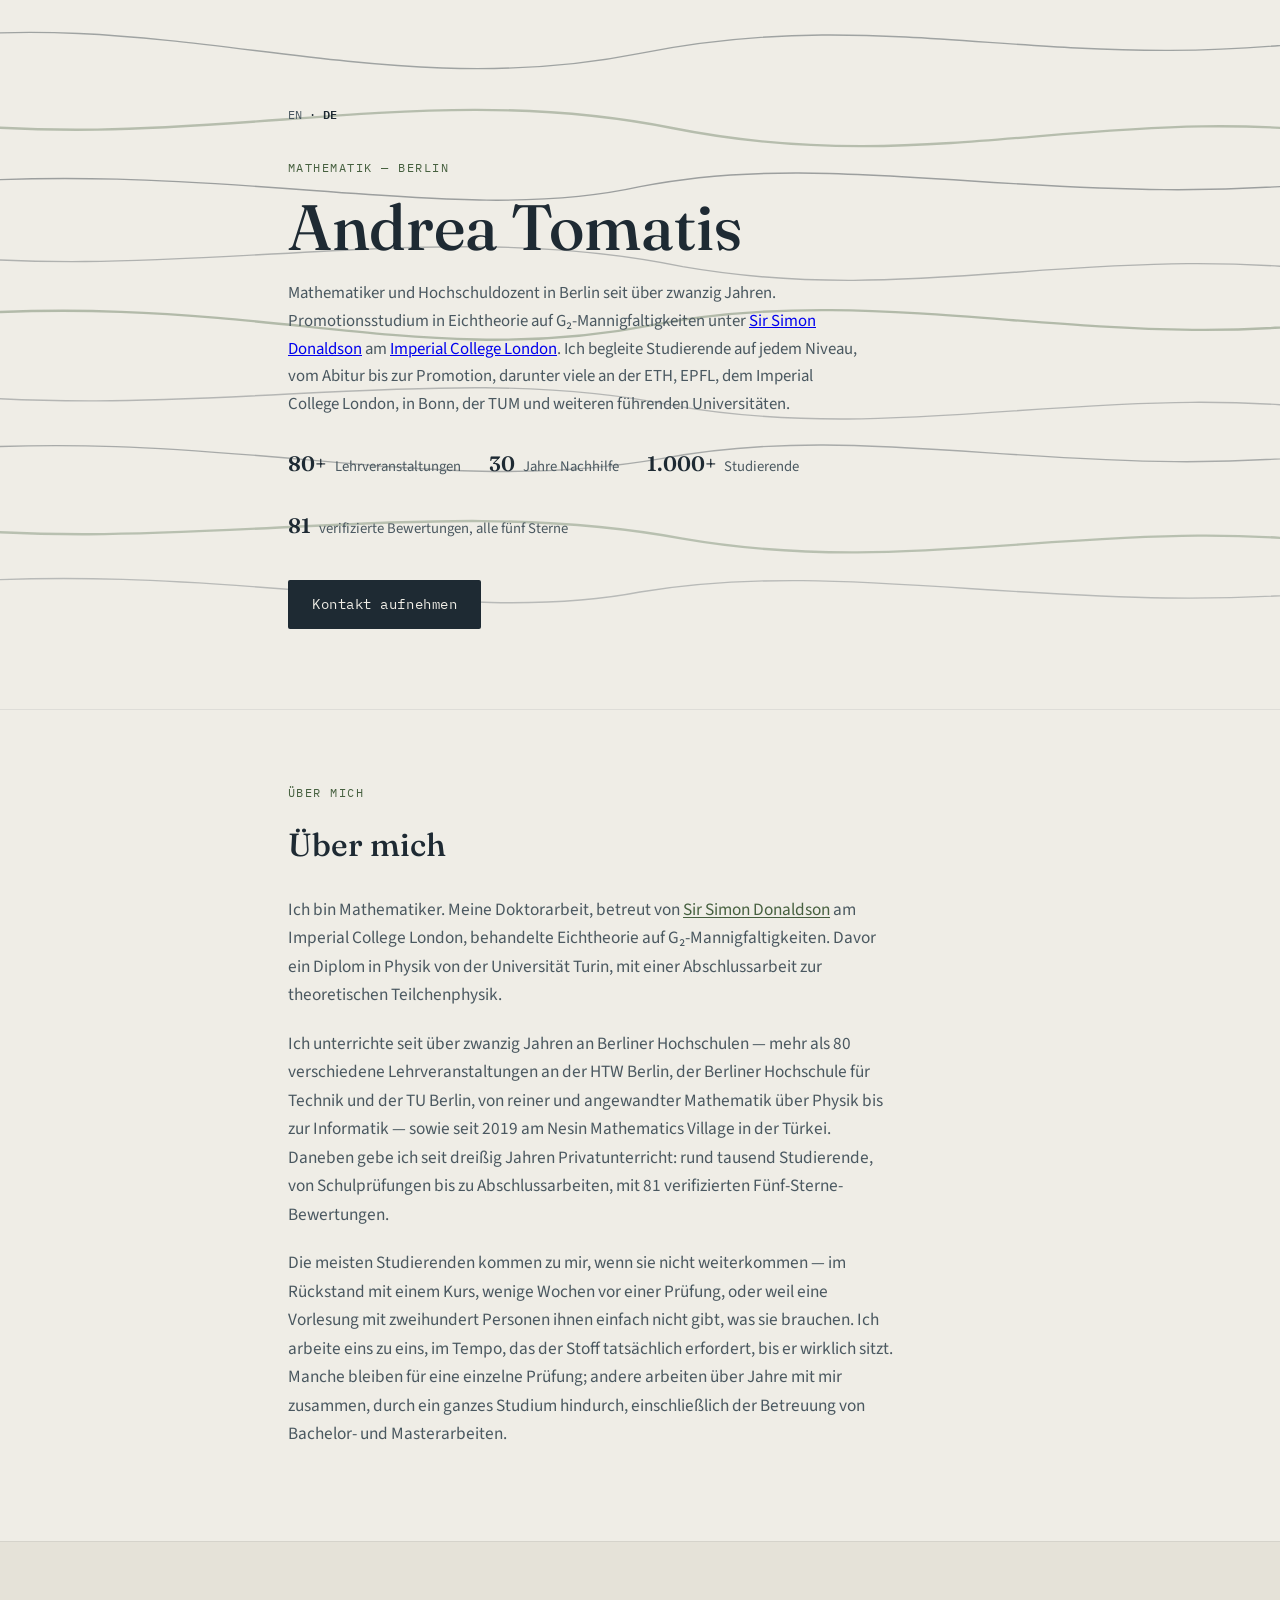
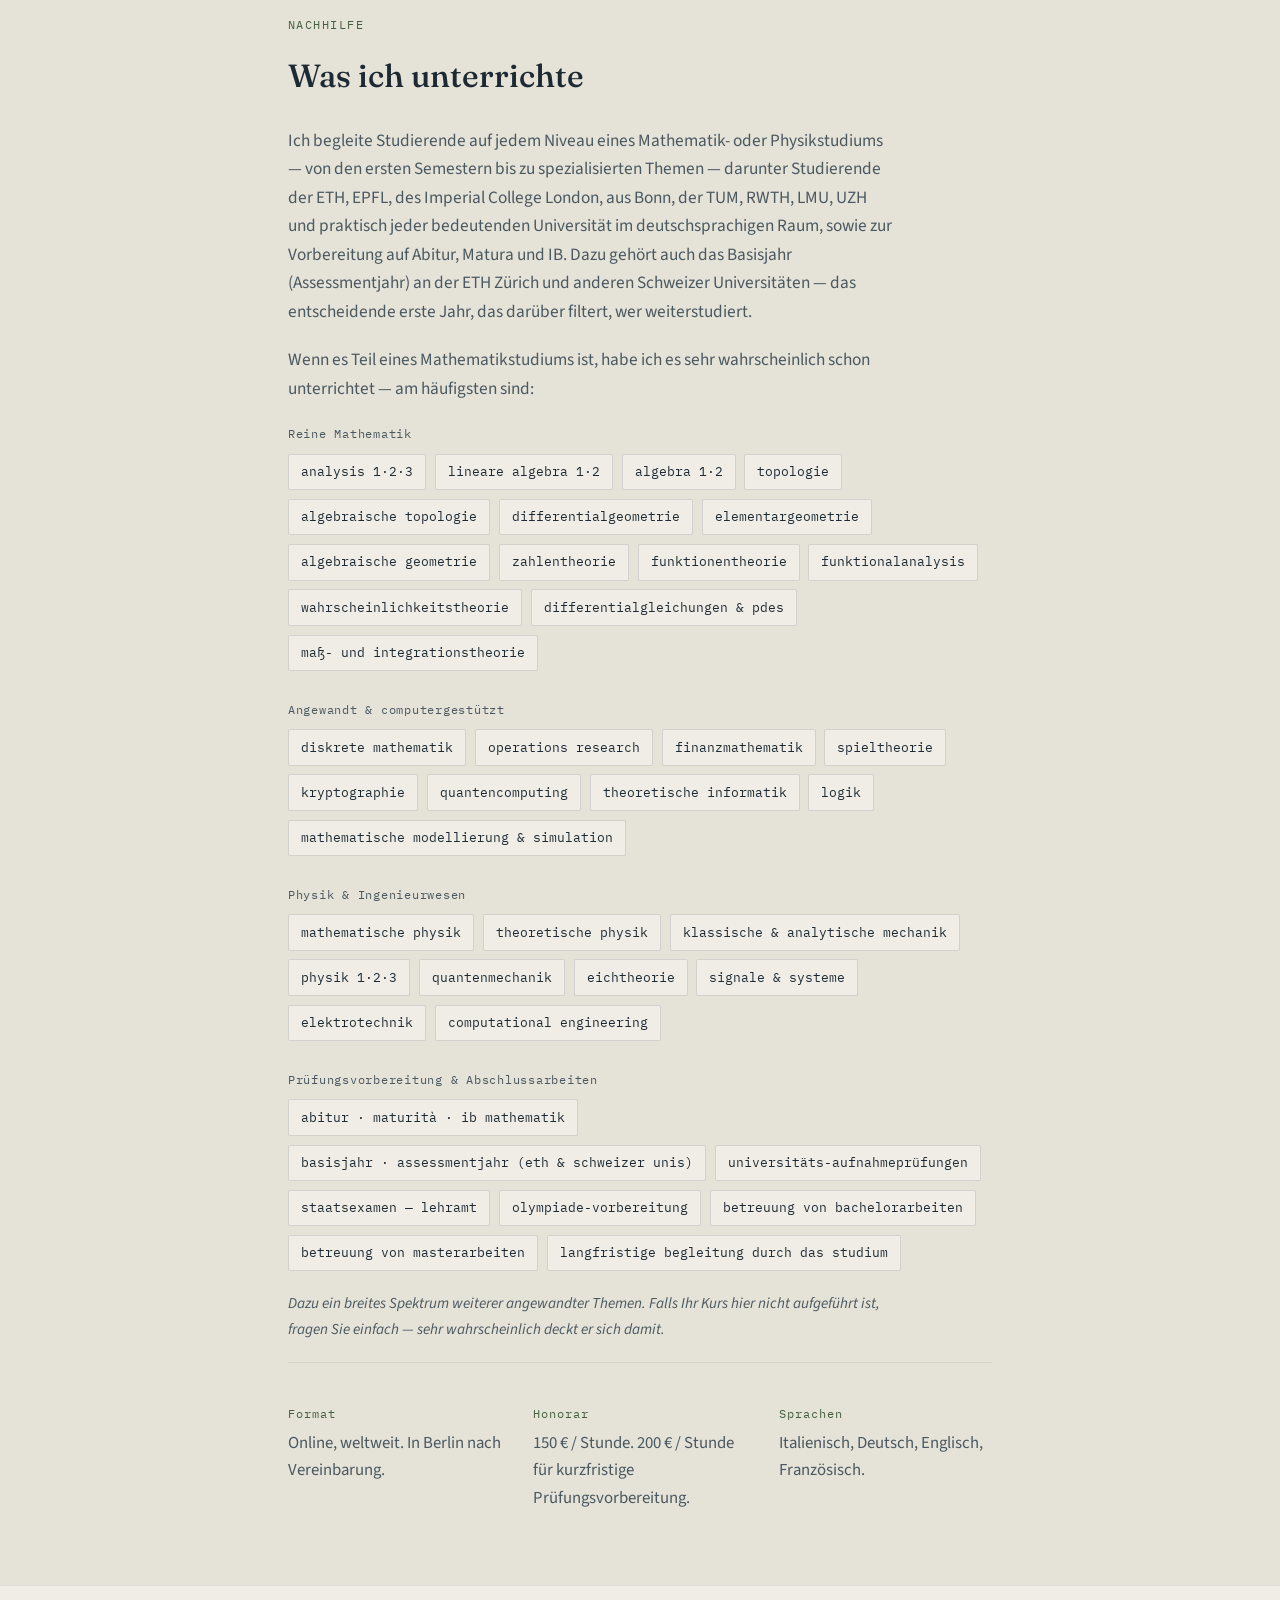
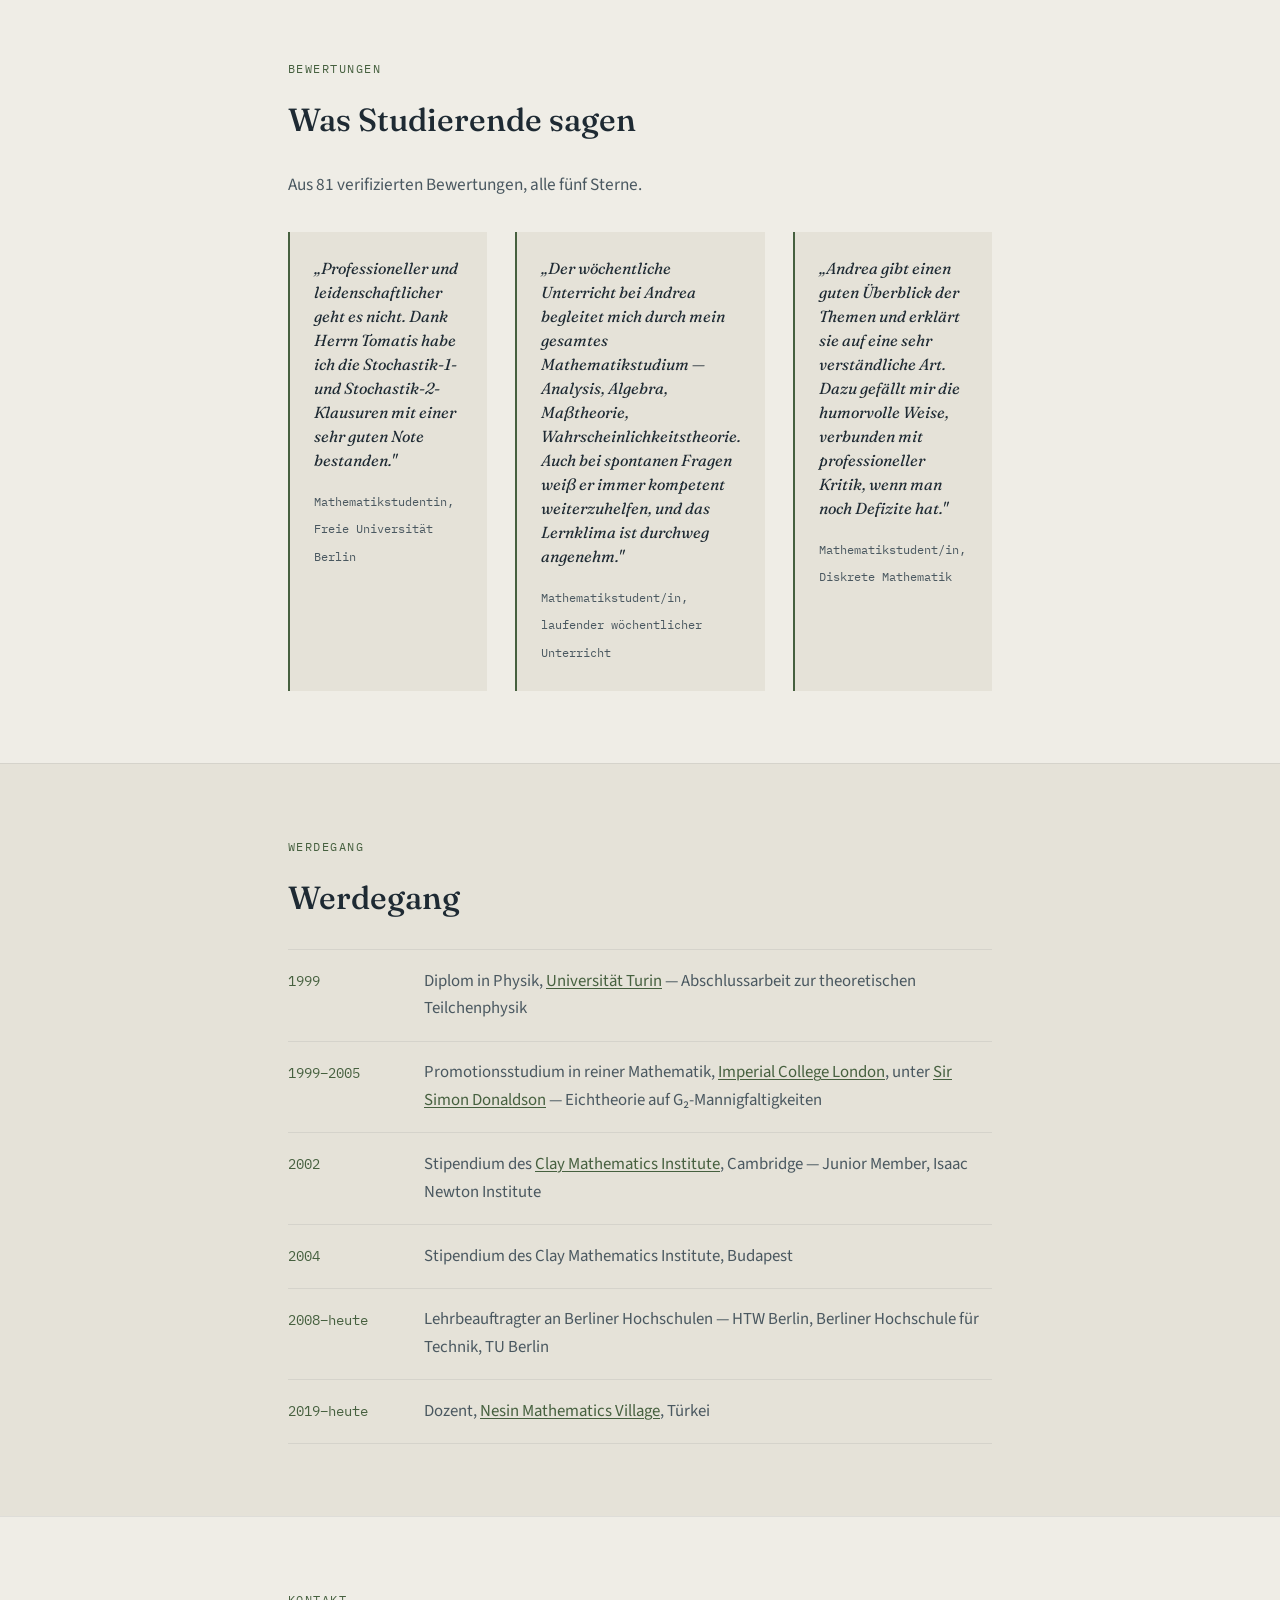
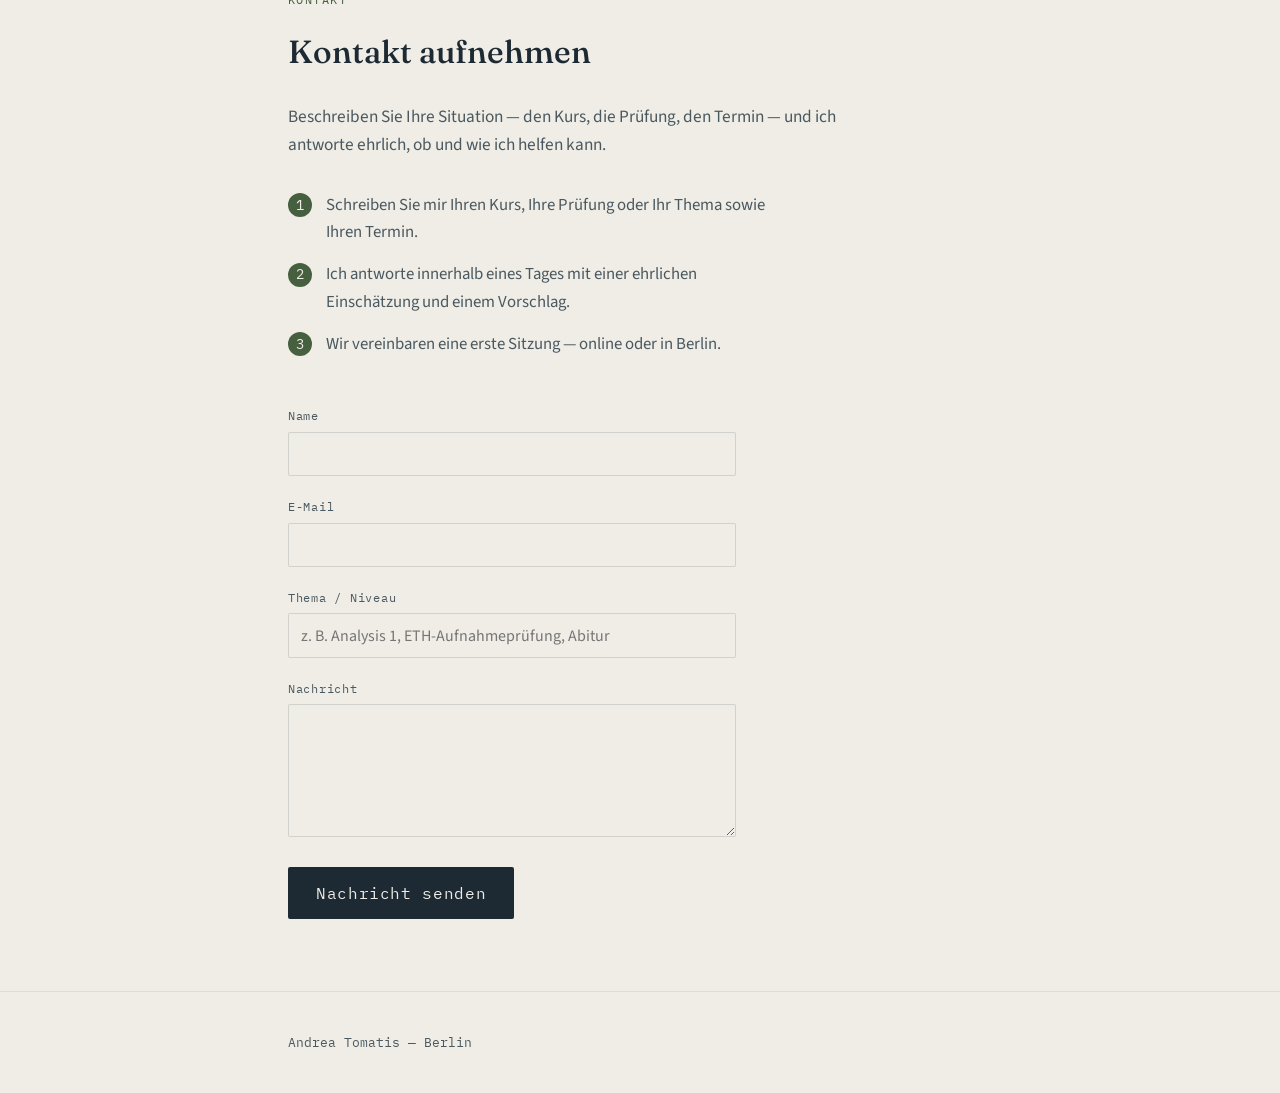
==== commit ff78a2b4: "Add files via upload" ====
--- a/de.html
+++ b/de.html
@@ -71,10 +71,10 @@
     <h1>Andrea Tomatis</h1>
     <p class="hero-sub">Mathematiker und Hochschuldozent in Berlin seit über zwanzig Jahren. Promotionsstudium in Eichtheorie auf G₂-Mannigfaltigkeiten unter <a href="https://en.wikipedia.org/wiki/Simon_Donaldson">Sir Simon Donaldson</a> am <a href="https://en.wikipedia.org/wiki/Imperial_College_London">Imperial College London</a>. Ich begleite Studierende auf jedem Niveau, vom Abitur bis zur Promotion, darunter viele an der ETH, EPFL, dem Imperial College London, in Bonn, der TUM und weiteren führenden Universitäten.</p>
     <ul class="stat-row">
-      <li><span class="stat-num">66</span> Lehrveranstaltungen</li>
+      <li><span class="stat-num">80+</span> Lehrveranstaltungen</li>
       <li><span class="stat-num">30</span> Jahre Nachhilfe</li>
       <li><span class="stat-num">1.000+</span> Studierende</li>
-      <li><span class="stat-num">80</span> Bewertungen, alle fünf Sterne</li>
+      <li><span class="stat-num">81</span> verifizierte Bewertungen, alle fünf Sterne</li>
     </ul>
     <a class="cta" href="#contact">Kontakt aufnehmen</a>
   </div>
@@ -87,7 +87,7 @@
       <p class="eyebrow">ÜBER MICH</p>
       <h2>Über mich</h2>
       <p class="lede">Ich bin Mathematiker. Meine Doktorarbeit, betreut von <a href="https://en.wikipedia.org/wiki/Simon_Donaldson">Sir Simon Donaldson</a> am Imperial College London, behandelte Eichtheorie auf G₂-Mannigfaltigkeiten. Davor ein Diplom in Physik von der Universität Turin, mit einer Abschlussarbeit zur theoretischen Teilchenphysik.</p>
-      <p class="lede">Ich unterrichte seit über zwanzig Jahren an Berliner Hochschulen — 66 verschiedene Lehrveranstaltungen an der HTW Berlin, der Berliner Hochschule für Technik und der TU Berlin, von reiner und angewandter Mathematik über Physik bis zur Informatik — sowie seit 2019 am Nesin Mathematics Village in der Türkei. Daneben gebe ich seit dreißig Jahren Privatunterricht: rund tausend Studierende, von Schulprüfungen bis zu Abschlussarbeiten, mit achtzig Bewertungen auf Superprof, alle fünf Sterne.</p>
+      <p class="lede">Ich unterrichte seit über zwanzig Jahren an Berliner Hochschulen — mehr als 80 verschiedene Lehrveranstaltungen an der HTW Berlin, der Berliner Hochschule für Technik und der TU Berlin, von reiner und angewandter Mathematik über Physik bis zur Informatik — sowie seit 2019 am Nesin Mathematics Village in der Türkei. Daneben gebe ich seit dreißig Jahren Privatunterricht: rund tausend Studierende, von Schulprüfungen bis zu Abschlussarbeiten, mit 81 verifizierten Fünf-Sterne-Bewertungen.</p>
       <p class="lede">Die meisten Studierenden kommen zu mir, wenn sie nicht weiterkommen — im Rückstand mit einem Kurs, wenige Wochen vor einer Prüfung, oder weil eine Vorlesung mit zweihundert Personen ihnen einfach nicht gibt, was sie brauchen. Ich arbeite eins zu eins, im Tempo, das der Stoff tatsächlich erfordert, bis er wirklich sitzt. Manche bleiben für eine einzelne Prüfung; andere arbeiten über Jahre mit mir zusammen, durch ein ganzes Studium hindurch, einschließlich der Betreuung von Bachelor- und Masterarbeiten.</p>
     </div>
   </section>
@@ -188,20 +188,20 @@
     <div class="wrap">
       <p class="eyebrow">BEWERTUNGEN</p>
       <h2>Was Studierende sagen</h2>
-      <p class="lede">Aus achtzig Bewertungen auf Superprof, alle fünf Sterne.</p>
+      <p class="lede">Aus 81 verifizierten Bewertungen, alle fünf Sterne.</p>
 
       <div class="testimonial-grid">
         <blockquote class="testimonial">
-          <p>„Der wöchentliche Unterricht bei Andrea hat mich durch mein ganzes Mathematikstudium getragen — durch Analysis, Algebra, Maßtheorie und Wahrscheinlichkeitstheorie. Auch bei spontanen Fragen weiß er immer weiter, und die Atmosphäre ist durchweg angenehm."</p>
+          <p>„Professioneller und leidenschaftlicher geht es nicht. Dank Herrn Tomatis habe ich die Stochastik-1- und Stochastik-2-Klausuren mit einer sehr guten Note bestanden."</p>
+          <cite>Mathematikstudentin, Freie Universität Berlin</cite>
+        </blockquote>
+        <blockquote class="testimonial">
+          <p>„Der wöchentliche Unterricht bei Andrea begleitet mich durch mein gesamtes Mathematikstudium — Analysis, Algebra, Maßtheorie, Wahrscheinlichkeitstheorie. Auch bei spontanen Fragen weiß er immer kompetent weiterzuhelfen, und das Lernklima ist durchweg angenehm."</p>
           <cite>Mathematikstudent/in, laufender wöchentlicher Unterricht</cite>
         </blockquote>
         <blockquote class="testimonial">
-          <p>„Niemand unterrichtet professioneller und mit mehr Leidenschaft. Mit Andreas Hilfe habe ich beide Stochastik-Klausuren mit einer sehr guten Note abgeschlossen."</p>
-          <cite>Mathematikstudent/in, Freie Universität Berlin</cite>
-        </blockquote>
-        <blockquote class="testimonial">
-          <p>„Der Unterricht fand komplett auf Englisch statt, und Andrea passte sich mühelos an ein für ihn fremdes Schulsystem an. Seine Begeisterung für das Fach ist in jeder Stunde spürbar — und hat meine eigene Wertschätzung für Mathematik spürbar wachsen lassen."</p>
-          <cite>IB-Diploma-Schüler/in</cite>
+          <p>„Andrea gibt einen guten Überblick der Themen und erklärt sie auf eine sehr verständliche Art. Dazu gefällt mir die humorvolle Weise, verbunden mit professioneller Kritik, wenn man noch Defizite hat."</p>
+          <cite>Mathematikstudent/in, Diskrete Mathematik</cite>
         </blockquote>
       </div>
     </div>
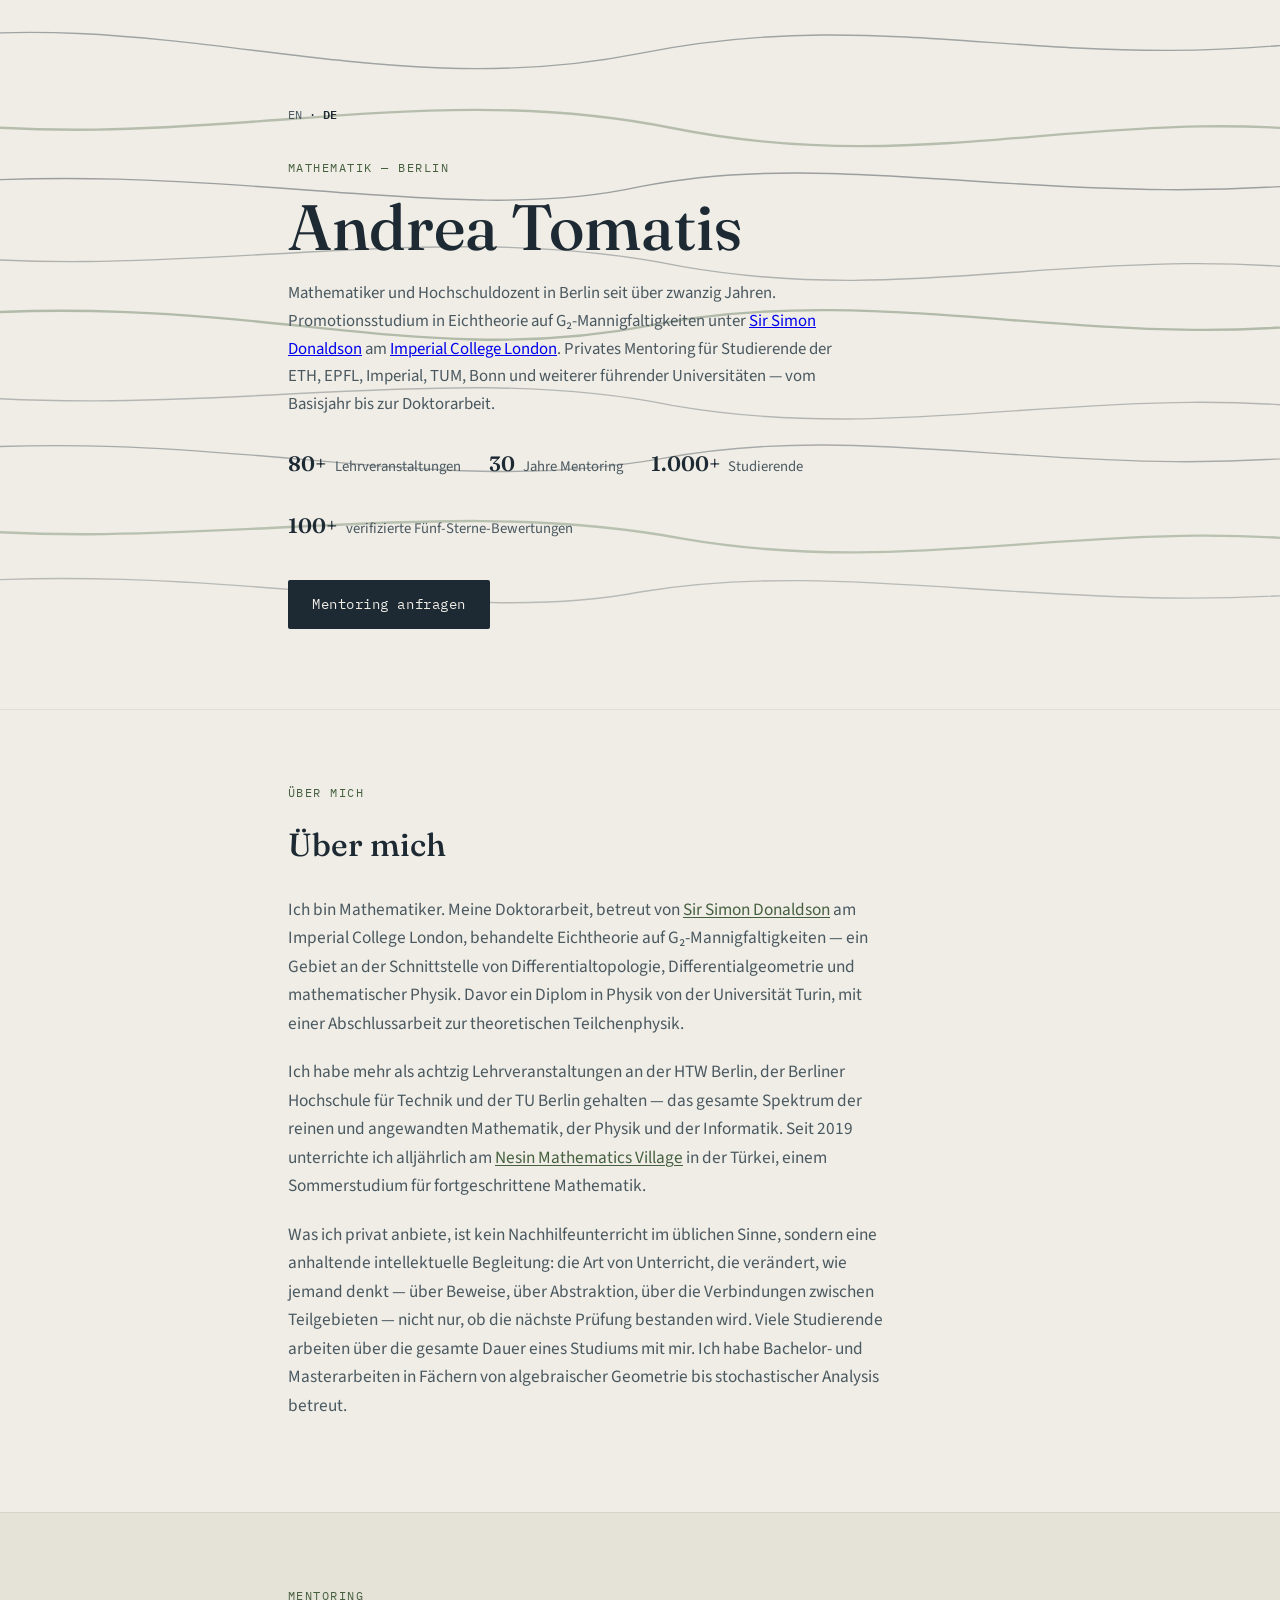
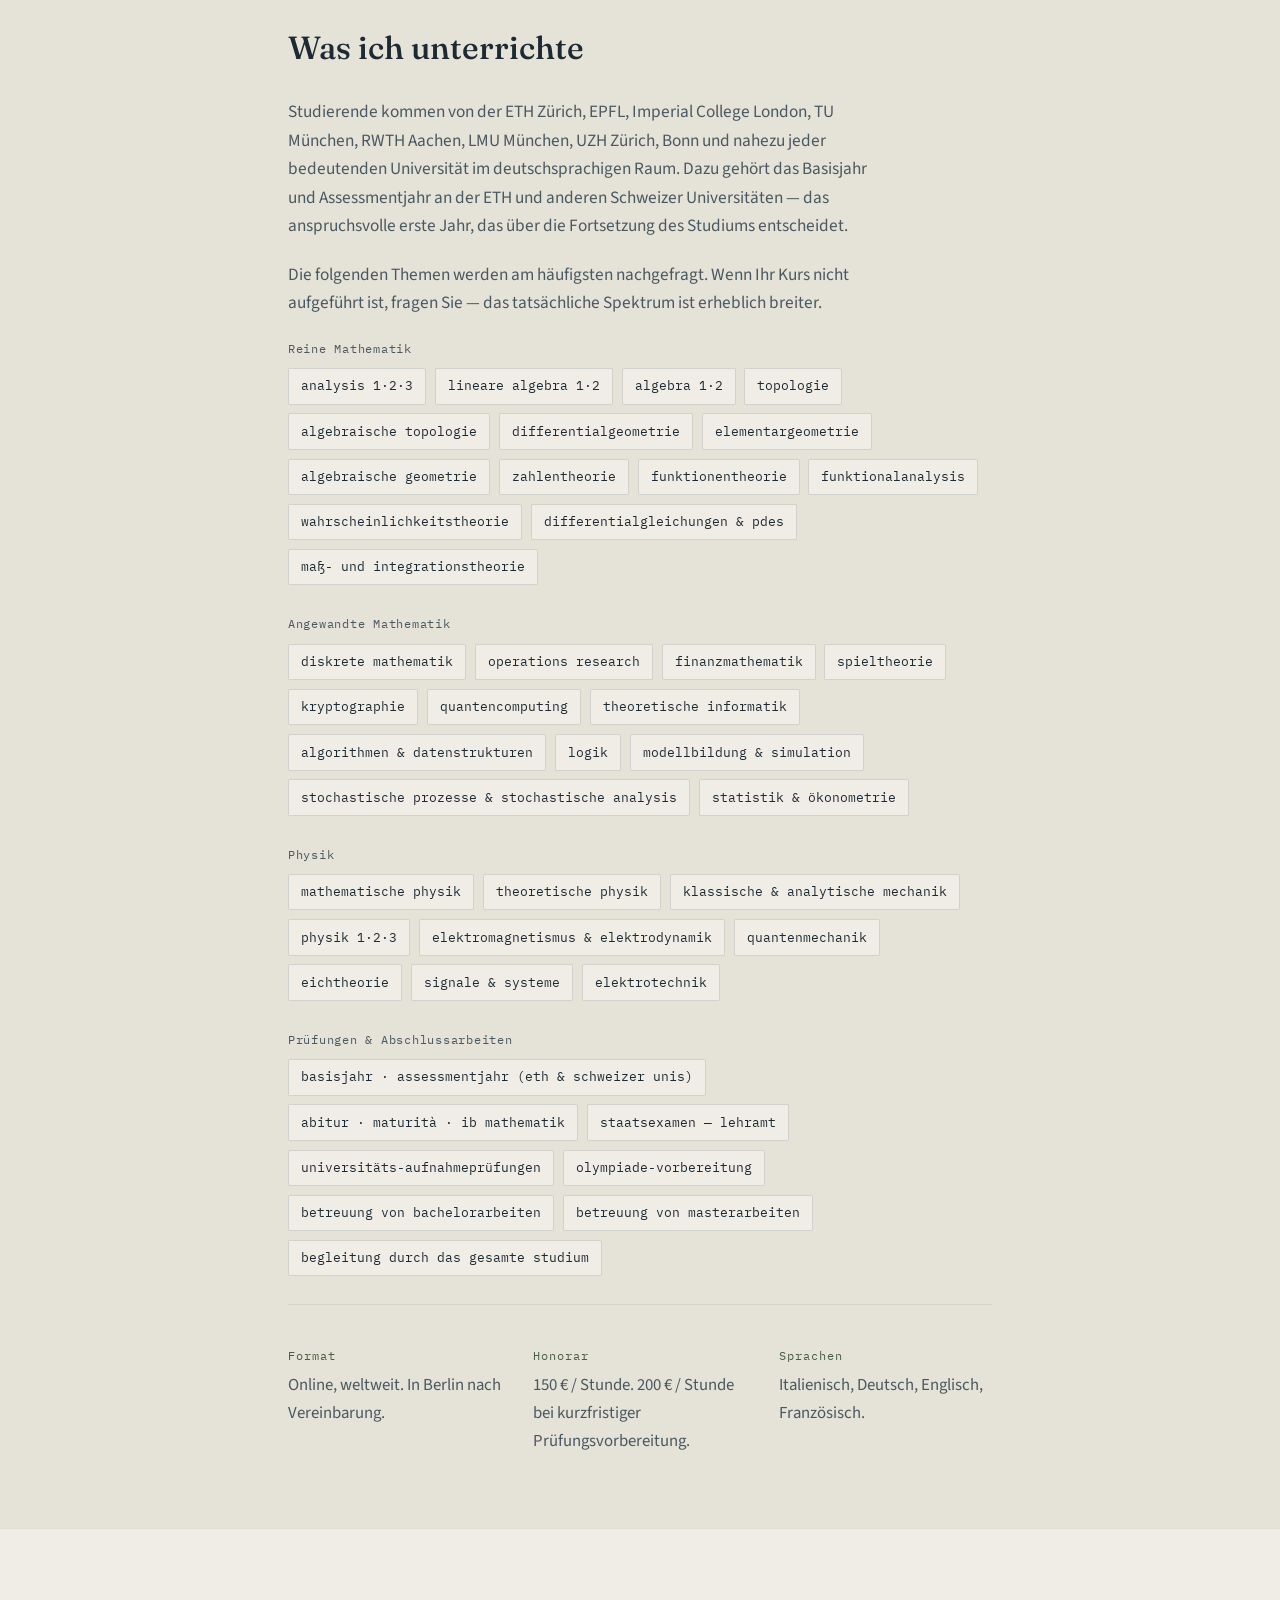
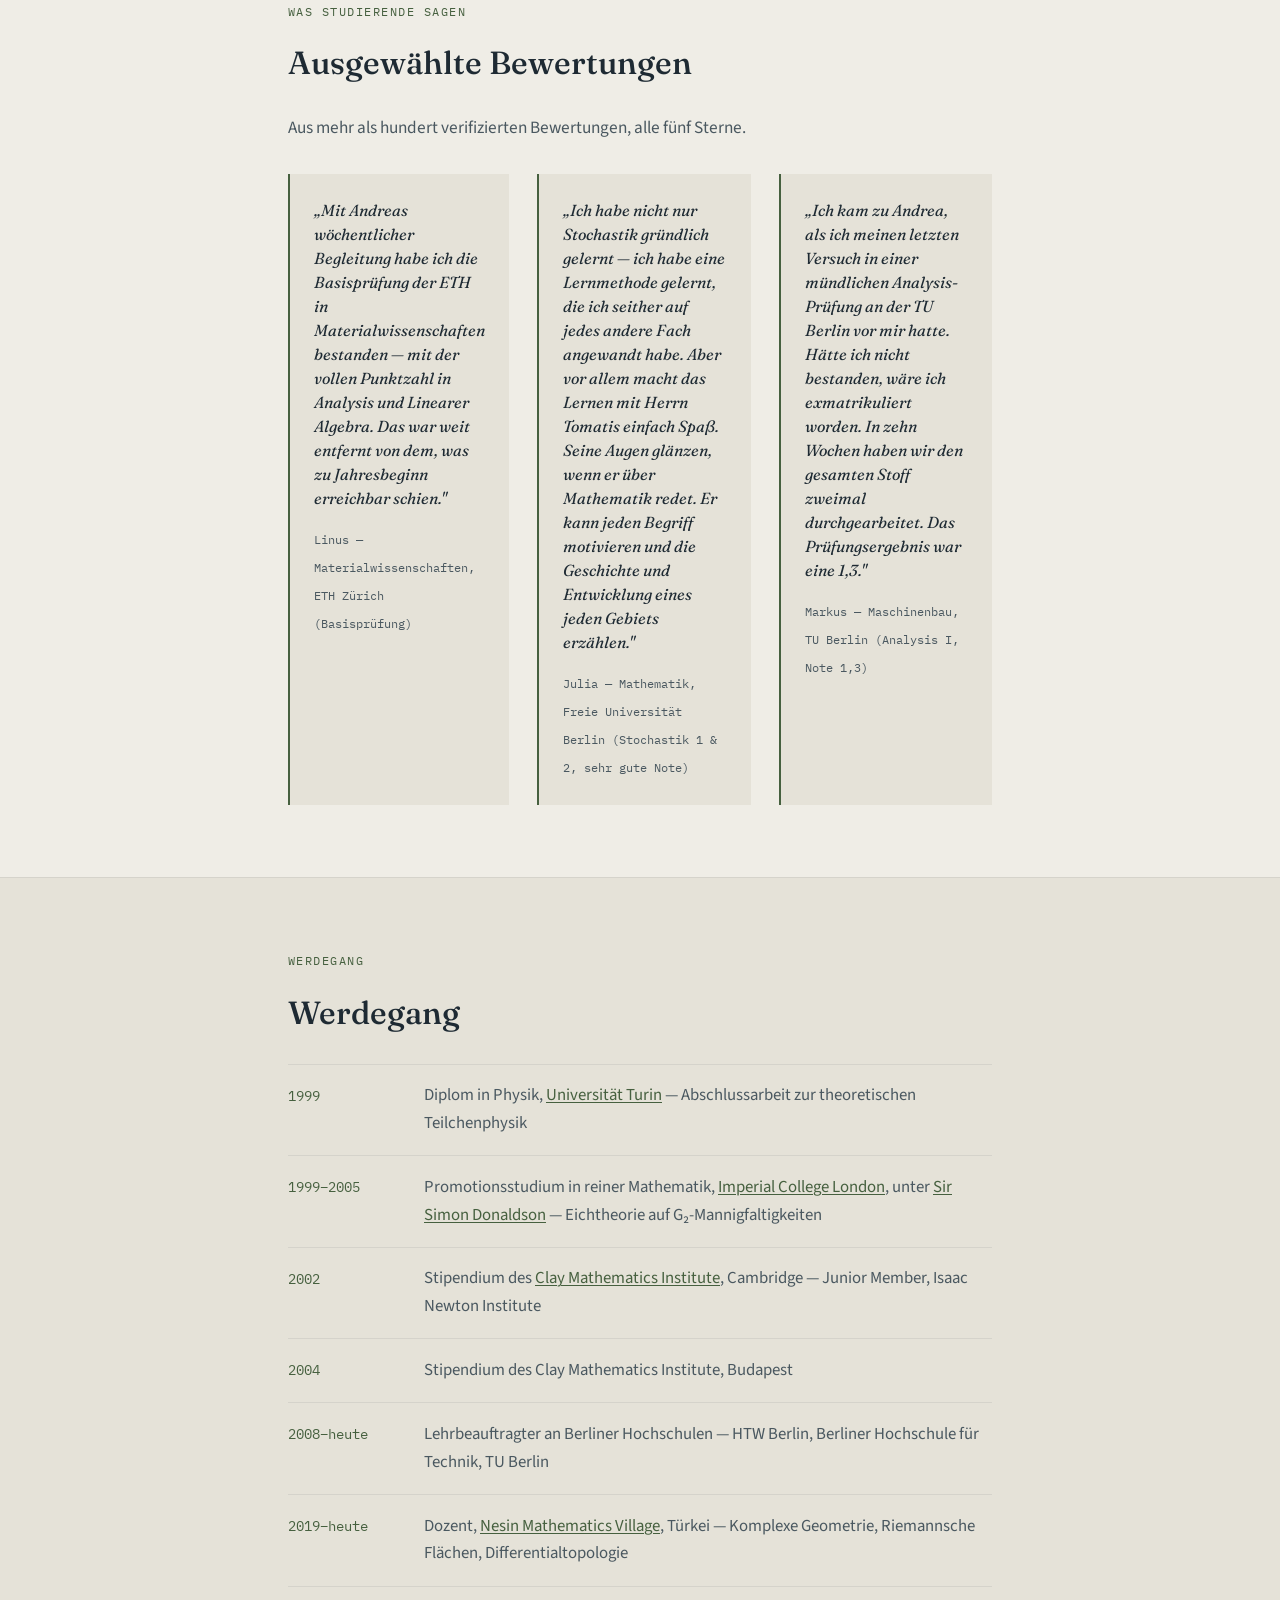
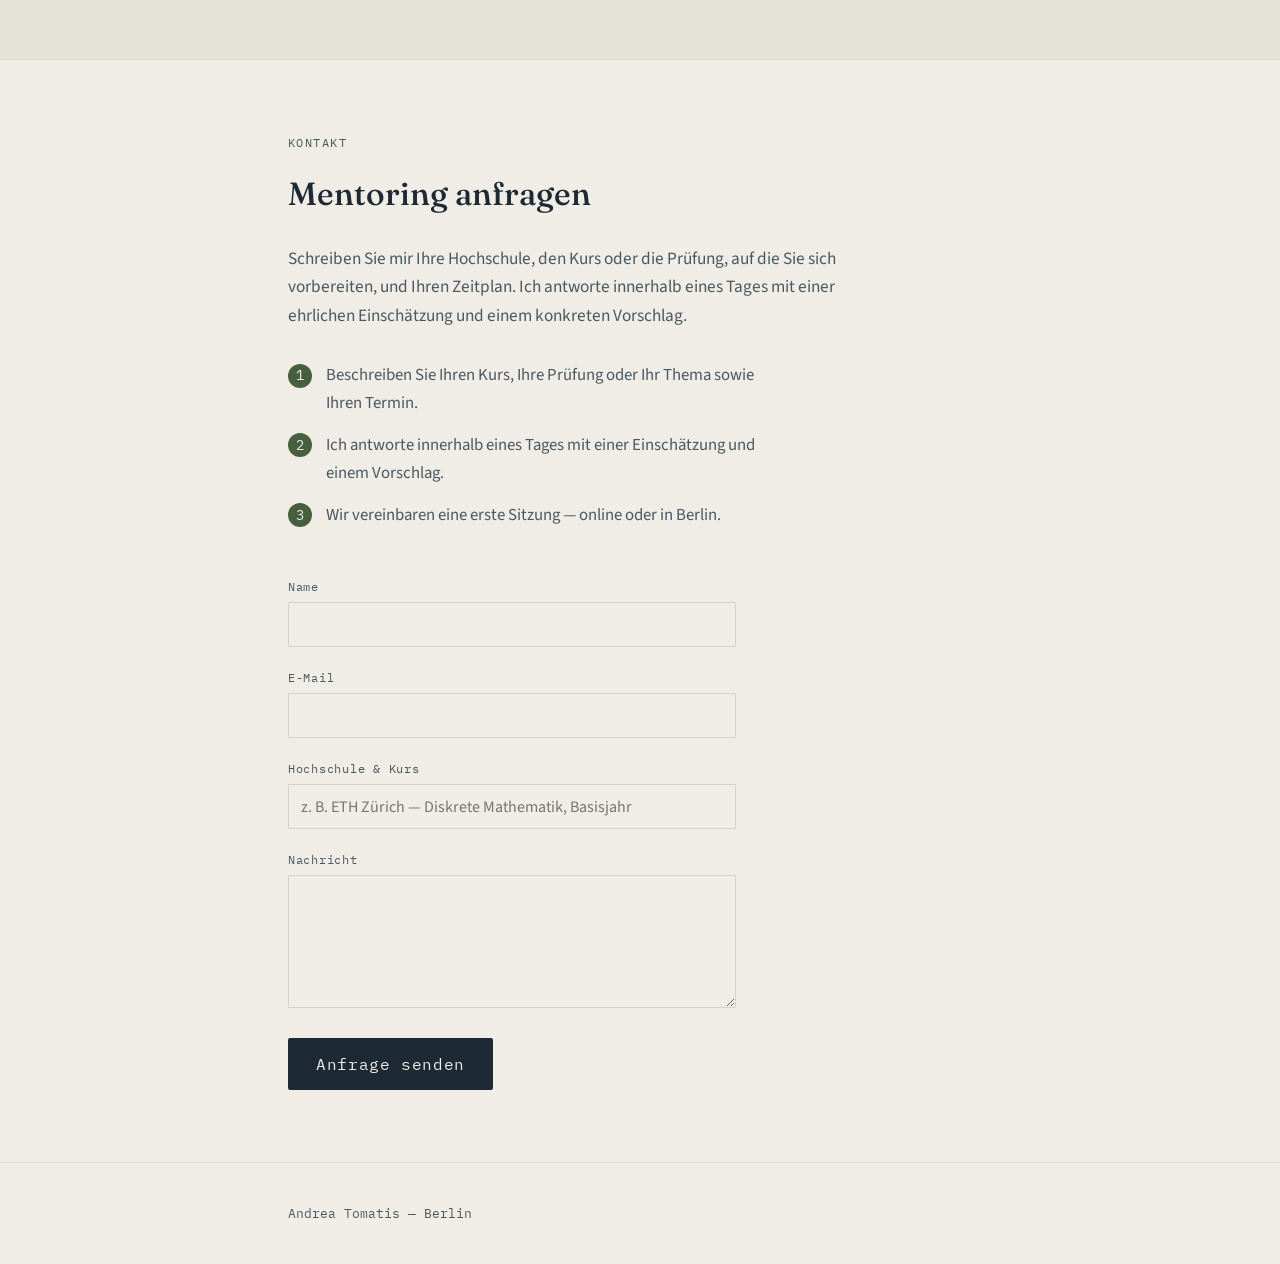
==== commit 32f18b31: "Add files via upload" ====
--- a/de.html
+++ b/de.html
@@ -3,32 +3,32 @@
 <head>
 <meta charset="UTF-8">
 <meta name="viewport" content="width=device-width, initial-scale=1.0">
-<title>Andrea Tomatis — Mathematik-Nachhilfe &amp; Hochschuldozent, Berlin</title>
-<meta name="description" content="Andrea Tomatis — Mathematiker und Hochschuldozent in Berlin, ausgebildet als Physiker. Promotionsstudium unter Sir Simon Donaldson, Imperial College London. Privatunterricht und Prüfungsvorbereitung: Basisjahr und Assessmentjahr an der ETH und Schweizer Universitäten, Diskrete Mathematik, Funktionentheorie, Abitur, IB, Betreuung von Bachelor- und Masterarbeiten.">
+<title>Andrea Tomatis — Mathematik-Mentoring, Berlin</title>
+<meta name="description" content="Andrea Tomatis — Mathematiker und Hochschuldozent in Berlin. Promotionsstudium unter Sir Simon Donaldson, Imperial College London. Privates Mentoring in Mathematik und Physik: Basisjahr und Assessmentjahr an ETH und Schweizer Universitäten, reine und angewandte Mathematik auf Universitätsniveau, Betreuung von Abschlussarbeiten. Studierende von ETH, EPFL, TUM, RWTH, Bonn und weiteren.">
 <link rel="canonical" href="https://andreatomatis.github.io/de.html">
 <link rel="alternate" hreflang="en" href="https://andreatomatis.github.io/">
 <link rel="alternate" hreflang="de" href="https://andreatomatis.github.io/de.html">
 <link rel="alternate" hreflang="x-default" href="https://andreatomatis.github.io/">
 <meta property="og:type" content="profile">
-<meta property="og:title" content="Andrea Tomatis — Mathematik-Nachhilfe & Hochschuldozent, Berlin">
-<meta property="og:description" content="Mathematiker und Hochschuldozent in Berlin, Promotionsstudium unter Sir Simon Donaldson. Privatunterricht: Basisjahr/Assessmentjahr, Diskrete Mathematik, Funktionentheorie, Abitur, IB, Abschlussarbeiten.">
+<meta property="og:title" content="Andrea Tomatis — Mathematik-Mentoring, Berlin">
+<meta property="og:description" content="Mathematiker und Hochschuldozent in Berlin. Promotionsstudium unter Sir Simon Donaldson. Privates Mentoring: Basisjahr/Assessmentjahr, Mathematik und Physik, Abschlussarbeiten.">
 <meta property="og:url" content="https://andreatomatis.github.io/de.html">
 <meta property="og:locale" content="de_DE">
 <meta property="og:locale:alternate" content="en_US">
 <meta name="twitter:card" content="summary">
-<meta name="twitter:title" content="Andrea Tomatis — Mathematik-Nachhilfe & Hochschuldozent, Berlin">
-<meta name="twitter:description" content="Mathematiker und Hochschuldozent in Berlin, Promotionsstudium unter Sir Simon Donaldson. Privatunterricht: Basisjahr/Assessmentjahr, Diskrete Mathematik, Funktionentheorie, Abitur, IB, Abschlussarbeiten.">
+<meta name="twitter:title" content="Andrea Tomatis — Mathematik-Mentoring, Berlin">
+<meta name="twitter:description" content="Mathematiker und Hochschuldozent in Berlin. Promotionsstudium unter Sir Simon Donaldson. Privates Mentoring in Mathematik und Physik.">
 <link rel="preconnect" href="https://fonts.googleapis.com">
 <link rel="preconnect" href="https://fonts.gstatic.com" crossorigin>
-<link href="https://fonts.googleapis.com/css2?family=Fraunces:opsz,wght@9..144,400;9..144,500;9..144,600&family=Source+Sans+3:wght@400;500;600&family=IBM+Plex+Mono:wght@400;500&display=swap" rel="stylesheet">
+<link href="https://fonts.googleapis.com/css2?family=Fraunces:opsz,wght@9..144,300;9..144,400;9..144,500;9..144,600&family=Source+Sans+3:ital,wght@0,400;0,500;0,600;1,400&family=IBM+Plex+Mono:wght@400;500&display=swap" rel="stylesheet">
 <link rel="stylesheet" href="style.css">
 <script type="application/ld+json">
 {
   "@context": "https://schema.org",
   "@type": "Person",
   "name": "Andrea Tomatis",
-  "jobTitle": ["Mathematik-Nachhilfelehrer", "Hochschuldozent"],
-  "description": "Mathematiker und Hochschuldozent in Berlin. Promotionsstudium in Eichtheorie auf G2-Mannigfaltigkeiten unter Sir Simon Donaldson, Imperial College London. Dreißig Jahre Privatunterricht in Mathematik und Physik.",
+  "jobTitle": ["Hochschuldozent", "Mathematik-Mentor"],
+  "description": "Mathematiker und Hochschuldozent in Berlin. Promotionsstudium in Eichtheorie auf G2-Mannigfaltigkeiten unter Sir Simon Donaldson, Imperial College London. Dreißig Jahre privates Mentoring in Mathematik und Physik.",
   "url": "https://andreatomatis.github.io/de.html",
   "address": {
     "@type": "PostalAddress",
@@ -39,14 +39,7 @@
     { "@type": "CollegeOrUniversity", "name": "Imperial College London" },
     { "@type": "CollegeOrUniversity", "name": "Universität Turin" }
   ],
-  "knowsLanguage": ["Italienisch", "Deutsch", "Englisch", "Französisch"],
-  "knowsAbout": [
-    "Analysis", "Lineare Algebra", "Algebra", "Topologie", "Differentialgeometrie",
-    "Algebraische Geometrie", "Zahlentheorie", "Funktionentheorie", "Funktionalanalysis",
-    "Wahrscheinlichkeitstheorie", "Differentialgleichungen", "Diskrete Mathematik",
-    "Quantencomputing", "Theoretische Informatik", "Mathematische Physik",
-    "Theoretische Physik", "Eichtheorie", "Klassische Mechanik", "Quantenmechanik"
-  ]
+  "knowsLanguage": ["Italienisch", "Deutsch", "Englisch", "Französisch"]
 }
 </script>
 </head>
@@ -69,14 +62,14 @@
     <p class="lang-switch"><a href="index.html">EN</a> · <a class="active" href="de.html">DE</a></p>
     <p class="eyebrow">MATHEMATIK — BERLIN</p>
     <h1>Andrea Tomatis</h1>
-    <p class="hero-sub">Mathematiker und Hochschuldozent in Berlin seit über zwanzig Jahren. Promotionsstudium in Eichtheorie auf G₂-Mannigfaltigkeiten unter <a href="https://en.wikipedia.org/wiki/Simon_Donaldson">Sir Simon Donaldson</a> am <a href="https://en.wikipedia.org/wiki/Imperial_College_London">Imperial College London</a>. Ich begleite Studierende auf jedem Niveau, vom Abitur bis zur Promotion, darunter viele an der ETH, EPFL, dem Imperial College London, in Bonn, der TUM und weiteren führenden Universitäten.</p>
+    <p class="hero-sub">Mathematiker und Hochschuldozent in Berlin seit über zwanzig Jahren. Promotionsstudium in Eichtheorie auf G₂-Mannigfaltigkeiten unter <a href="https://en.wikipedia.org/wiki/Simon_Donaldson">Sir Simon Donaldson</a> am <a href="https://en.wikipedia.org/wiki/Imperial_College_London">Imperial College London</a>. Privates Mentoring für Studierende der ETH, EPFL, Imperial, TUM, Bonn und weiterer führender Universitäten — vom Basisjahr bis zur Doktorarbeit.</p>
     <ul class="stat-row">
       <li><span class="stat-num">80+</span> Lehrveranstaltungen</li>
-      <li><span class="stat-num">30</span> Jahre Nachhilfe</li>
+      <li><span class="stat-num">30</span> Jahre Mentoring</li>
       <li><span class="stat-num">1.000+</span> Studierende</li>
-      <li><span class="stat-num">81</span> verifizierte Bewertungen, alle fünf Sterne</li>
+      <li><span class="stat-num">100+</span> verifizierte Fünf-Sterne-Bewertungen</li>
     </ul>
-    <a class="cta" href="#contact">Kontakt aufnehmen</a>
+    <a class="cta" href="#contact">Mentoring anfragen</a>
   </div>
 </header>
 
@@ -86,20 +79,20 @@
     <div class="wrap">
       <p class="eyebrow">ÜBER MICH</p>
       <h2>Über mich</h2>
-      <p class="lede">Ich bin Mathematiker. Meine Doktorarbeit, betreut von <a href="https://en.wikipedia.org/wiki/Simon_Donaldson">Sir Simon Donaldson</a> am Imperial College London, behandelte Eichtheorie auf G₂-Mannigfaltigkeiten. Davor ein Diplom in Physik von der Universität Turin, mit einer Abschlussarbeit zur theoretischen Teilchenphysik.</p>
-      <p class="lede">Ich unterrichte seit über zwanzig Jahren an Berliner Hochschulen — mehr als 80 verschiedene Lehrveranstaltungen an der HTW Berlin, der Berliner Hochschule für Technik und der TU Berlin, von reiner und angewandter Mathematik über Physik bis zur Informatik — sowie seit 2019 am Nesin Mathematics Village in der Türkei. Daneben gebe ich seit dreißig Jahren Privatunterricht: rund tausend Studierende, von Schulprüfungen bis zu Abschlussarbeiten, mit 81 verifizierten Fünf-Sterne-Bewertungen.</p>
-      <p class="lede">Die meisten Studierenden kommen zu mir, wenn sie nicht weiterkommen — im Rückstand mit einem Kurs, wenige Wochen vor einer Prüfung, oder weil eine Vorlesung mit zweihundert Personen ihnen einfach nicht gibt, was sie brauchen. Ich arbeite eins zu eins, im Tempo, das der Stoff tatsächlich erfordert, bis er wirklich sitzt. Manche bleiben für eine einzelne Prüfung; andere arbeiten über Jahre mit mir zusammen, durch ein ganzes Studium hindurch, einschließlich der Betreuung von Bachelor- und Masterarbeiten.</p>
+      <p class="lede">Ich bin Mathematiker. Meine Doktorarbeit, betreut von <a href="https://en.wikipedia.org/wiki/Simon_Donaldson">Sir Simon Donaldson</a> am Imperial College London, behandelte Eichtheorie auf G₂-Mannigfaltigkeiten — ein Gebiet an der Schnittstelle von Differentialtopologie, Differentialgeometrie und mathematischer Physik. Davor ein Diplom in Physik von der Universität Turin, mit einer Abschlussarbeit zur theoretischen Teilchenphysik.</p>
+      <p class="lede">Ich habe mehr als achtzig Lehrveranstaltungen an der HTW Berlin, der Berliner Hochschule für Technik und der TU Berlin gehalten — das gesamte Spektrum der reinen und angewandten Mathematik, der Physik und der Informatik. Seit 2019 unterrichte ich alljährlich am <a href="https://www.nesinkoyleri.org/en/">Nesin Mathematics Village</a> in der Türkei, einem Sommerstudium für fortgeschrittene Mathematik.</p>
+      <p class="lede">Was ich privat anbiete, ist kein Nachhilfeunterricht im üblichen Sinne, sondern eine anhaltende intellektuelle Begleitung: die Art von Unterricht, die verändert, wie jemand denkt — über Beweise, über Abstraktion, über die Verbindungen zwischen Teilgebieten — nicht nur, ob die nächste Prüfung bestanden wird. Viele Studierende arbeiten über die gesamte Dauer eines Studiums mit mir. Ich habe Bachelor- und Masterarbeiten in Fächern von algebraischer Geometrie bis stochastischer Analysis betreut.</p>
     </div>
   </section>
 
   <section id="teaching" class="section alt">
     <div class="wrap">
-      <p class="eyebrow">NACHHILFE</p>
+      <p class="eyebrow">MENTORING</p>
       <h2>Was ich unterrichte</h2>
 
-      <p class="lede">Ich begleite Studierende auf jedem Niveau eines Mathematik- oder Physikstudiums — von den ersten Semestern bis zu spezialisierten Themen — darunter Studierende der ETH, EPFL, des Imperial College London, aus Bonn, der TUM, RWTH, LMU, UZH und praktisch jeder bedeutenden Universität im deutschsprachigen Raum, sowie zur Vorbereitung auf Abitur, Matura und IB. Dazu gehört auch das Basisjahr (Assessmentjahr) an der ETH Zürich und anderen Schweizer Universitäten — das entscheidende erste Jahr, das darüber filtert, wer weiterstudiert.</p>
-
-      <p class="lede">Wenn es Teil eines Mathematikstudiums ist, habe ich es sehr wahrscheinlich schon unterrichtet — am häufigsten sind:</p>
+      <p class="lede">Studierende kommen von der ETH Zürich, EPFL, Imperial College London, TU München, RWTH Aachen, LMU München, UZH Zürich, Bonn und nahezu jeder bedeutenden Universität im deutschsprachigen Raum. Dazu gehört das Basisjahr und Assessmentjahr an der ETH und anderen Schweizer Universitäten — das anspruchsvolle erste Jahr, das über die Fortsetzung des Studiums entscheidet.</p>
+
+      <p class="lede">Die folgenden Themen werden am häufigsten nachgefragt. Wenn Ihr Kurs nicht aufgeführt ist, fragen Sie — das tatsächliche Spektrum ist erheblich breiter.</p>
 
       <div class="subject-group">
         <p class="group-label">Reine Mathematik</p>
@@ -122,7 +115,7 @@
       </div>
 
       <div class="subject-group">
-        <p class="group-label">Angewandt &amp; computergestützt</p>
+        <p class="group-label">Angewandte Mathematik</p>
         <ul class="subject-grid">
           <li><span class="tag">diskrete mathematik</span></li>
           <li><span class="tag">operations research</span></li>
@@ -131,41 +124,42 @@
           <li><span class="tag">kryptographie</span></li>
           <li><span class="tag">quantencomputing</span></li>
           <li><span class="tag">theoretische informatik</span></li>
+          <li><span class="tag">algorithmen & datenstrukturen</span></li>
           <li><span class="tag">logik</span></li>
-          <li><span class="tag">mathematische modellierung & simulation</span></li>
-        </ul>
-      </div>
-
-      <div class="subject-group">
-        <p class="group-label">Physik &amp; Ingenieurwesen</p>
+          <li><span class="tag">modellbildung & simulation</span></li>
+          <li><span class="tag">stochastische prozesse & stochastische analysis</span></li>
+          <li><span class="tag">statistik & ökonometrie</span></li>
+        </ul>
+      </div>
+
+      <div class="subject-group">
+        <p class="group-label">Physik</p>
         <ul class="subject-grid">
           <li><span class="tag">mathematische physik</span></li>
           <li><span class="tag">theoretische physik</span></li>
           <li><span class="tag">klassische & analytische mechanik</span></li>
           <li><span class="tag">physik 1·2·3</span></li>
+          <li><span class="tag">elektromagnetismus & elektrodynamik</span></li>
           <li><span class="tag">quantenmechanik</span></li>
           <li><span class="tag">eichtheorie</span></li>
           <li><span class="tag">signale & systeme</span></li>
           <li><span class="tag">elektrotechnik</span></li>
-          <li><span class="tag">computational engineering</span></li>
-        </ul>
-      </div>
-
-      <div class="subject-group">
-        <p class="group-label">Prüfungsvorbereitung &amp; Abschlussarbeiten</p>
-        <ul class="subject-grid">
+        </ul>
+      </div>
+
+      <div class="subject-group">
+        <p class="group-label">Prüfungen &amp; Abschlussarbeiten</p>
+        <ul class="subject-grid">
+          <li><span class="tag">basisjahr · assessmentjahr (eth & schweizer unis)</span></li>
           <li><span class="tag">abitur · maturità · ib mathematik</span></li>
-          <li><span class="tag">basisjahr · assessmentjahr (eth & schweizer unis)</span></li>
+          <li><span class="tag">staatsexamen — lehramt</span></li>
           <li><span class="tag">universitäts-aufnahmeprüfungen</span></li>
-          <li><span class="tag">staatsexamen — lehramt</span></li>
           <li><span class="tag">olympiade-vorbereitung</span></li>
           <li><span class="tag">betreuung von bachelorarbeiten</span></li>
           <li><span class="tag">betreuung von masterarbeiten</span></li>
-          <li><span class="tag">langfristige begleitung durch das studium</span></li>
-        </ul>
-      </div>
-
-      <p class="lede beyond">Dazu ein breites Spektrum weiterer angewandter Themen. Falls Ihr Kurs hier nicht aufgeführt ist, fragen Sie einfach — sehr wahrscheinlich deckt er sich damit.</p>
+          <li><span class="tag">begleitung durch das gesamte studium</span></li>
+        </ul>
+      </div>
 
       <div class="teaching-details">
         <div class="detail">
@@ -174,7 +168,7 @@
         </div>
         <div class="detail">
           <p class="detail-label">Honorar</p>
-          <p>150 € / Stunde. 200 € / Stunde für kurzfristige Prüfungsvorbereitung.</p>
+          <p>150 € / Stunde. 200 € / Stunde bei kurzfristiger Prüfungsvorbereitung.</p>
         </div>
         <div class="detail">
           <p class="detail-label">Sprachen</p>
@@ -186,22 +180,22 @@
 
   <section id="testimonials" class="section">
     <div class="wrap">
-      <p class="eyebrow">BEWERTUNGEN</p>
-      <h2>Was Studierende sagen</h2>
-      <p class="lede">Aus 81 verifizierten Bewertungen, alle fünf Sterne.</p>
+      <p class="eyebrow">WAS STUDIERENDE SAGEN</p>
+      <h2>Ausgewählte Bewertungen</h2>
+      <p class="lede">Aus mehr als hundert verifizierten Bewertungen, alle fünf Sterne.</p>
 
       <div class="testimonial-grid">
         <blockquote class="testimonial">
-          <p>„Professioneller und leidenschaftlicher geht es nicht. Dank Herrn Tomatis habe ich die Stochastik-1- und Stochastik-2-Klausuren mit einer sehr guten Note bestanden."</p>
-          <cite>Mathematikstudentin, Freie Universität Berlin</cite>
+          <p>„Mit Andreas wöchentlicher Begleitung habe ich die Basisprüfung der ETH in Materialwissenschaften bestanden — mit der vollen Punktzahl in Analysis und Linearer Algebra. Das war weit entfernt von dem, was zu Jahresbeginn erreichbar schien."</p>
+          <cite>Linus — Materialwissenschaften, ETH Zürich (Basisprüfung)</cite>
         </blockquote>
         <blockquote class="testimonial">
-          <p>„Der wöchentliche Unterricht bei Andrea begleitet mich durch mein gesamtes Mathematikstudium — Analysis, Algebra, Maßtheorie, Wahrscheinlichkeitstheorie. Auch bei spontanen Fragen weiß er immer kompetent weiterzuhelfen, und das Lernklima ist durchweg angenehm."</p>
-          <cite>Mathematikstudent/in, laufender wöchentlicher Unterricht</cite>
+          <p>„Ich habe nicht nur Stochastik gründlich gelernt — ich habe eine Lernmethode gelernt, die ich seither auf jedes andere Fach angewandt habe. Aber vor allem macht das Lernen mit Herrn Tomatis einfach Spaß. Seine Augen glänzen, wenn er über Mathematik redet. Er kann jeden Begriff motivieren und die Geschichte und Entwicklung eines jeden Gebiets erzählen."</p>
+          <cite>Julia — Mathematik, Freie Universität Berlin (Stochastik 1 &amp; 2, sehr gute Note)</cite>
         </blockquote>
         <blockquote class="testimonial">
-          <p>„Andrea gibt einen guten Überblick der Themen und erklärt sie auf eine sehr verständliche Art. Dazu gefällt mir die humorvolle Weise, verbunden mit professioneller Kritik, wenn man noch Defizite hat."</p>
-          <cite>Mathematikstudent/in, Diskrete Mathematik</cite>
+          <p>„Ich kam zu Andrea, als ich meinen letzten Versuch in einer mündlichen Analysis-Prüfung an der TU Berlin vor mir hatte. Hätte ich nicht bestanden, wäre ich exmatrikuliert worden. In zehn Wochen haben wir den gesamten Stoff zweimal durchgearbeitet. Das Prüfungsergebnis war eine 1,3."</p>
+          <cite>Markus — Maschinenbau, TU Berlin (Analysis I, Note 1,3)</cite>
         </blockquote>
       </div>
     </div>
@@ -234,7 +228,7 @@
         </li>
         <li>
           <span class="year">2019–heute</span>
-          <span class="event">Dozent, <a href="https://www.nesinkoyleri.org/en/">Nesin Mathematics Village</a>, Türkei</span>
+          <span class="event">Dozent, <a href="https://www.nesinkoyleri.org/en/">Nesin Mathematics Village</a>, Türkei — Komplexe Geometrie, Riemannsche Flächen, Differentialtopologie</span>
         </li>
       </ol>
     </div>
@@ -243,17 +237,17 @@
   <section id="contact" class="section">
     <div class="wrap">
       <p class="eyebrow">KONTAKT</p>
-      <h2>Kontakt aufnehmen</h2>
-      <p class="lede">Beschreiben Sie Ihre Situation — den Kurs, die Prüfung, den Termin — und ich antworte ehrlich, ob und wie ich helfen kann.</p>
+      <h2>Mentoring anfragen</h2>
+      <p class="lede">Schreiben Sie mir Ihre Hochschule, den Kurs oder die Prüfung, auf die Sie sich vorbereiten, und Ihren Zeitplan. Ich antworte innerhalb eines Tages mit einer ehrlichen Einschätzung und einem konkreten Vorschlag.</p>
 
       <ol class="how-it-works">
-        <li><span class="step-num">1</span> Schreiben Sie mir Ihren Kurs, Ihre Prüfung oder Ihr Thema sowie Ihren Termin.</li>
-        <li><span class="step-num">2</span> Ich antworte innerhalb eines Tages mit einer ehrlichen Einschätzung und einem Vorschlag.</li>
+        <li><span class="step-num">1</span> Beschreiben Sie Ihren Kurs, Ihre Prüfung oder Ihr Thema sowie Ihren Termin.</li>
+        <li><span class="step-num">2</span> Ich antworte innerhalb eines Tages mit einer Einschätzung und einem Vorschlag.</li>
         <li><span class="step-num">3</span> Wir vereinbaren eine erste Sitzung — online oder in Berlin.</li>
       </ol>
 
       <form class="contact-form" action="https://formsubmit.co/andrea.tomatis@gmail.com" method="POST">
-        <input type="hidden" name="_subject" value="Neue Nachricht von der Website">
+        <input type="hidden" name="_subject" value="Mentoring-Anfrage">
         <input type="hidden" name="_template" value="table">
         <input type="hidden" name="_captcha" value="false">
         <input type="text" name="_honey" style="display:none">
@@ -264,13 +258,13 @@
         <label for="email">E-Mail</label>
         <input type="email" id="email" name="Email" required>
 
-        <label for="subject">Thema / Niveau</label>
-        <input type="text" id="subject" name="Subject / level" placeholder="z. B. Analysis 1, ETH-Aufnahmeprüfung, Abitur">
+        <label for="subject">Hochschule &amp; Kurs</label>
+        <input type="text" id="subject" name="Hochschule und Kurs" placeholder="z. B. ETH Zürich — Diskrete Mathematik, Basisjahr">
 
         <label for="message">Nachricht</label>
         <textarea id="message" name="Message" rows="5" required></textarea>
 
-        <button type="submit" class="cta cta-large">Nachricht senden</button>
+        <button type="submit" class="cta cta-large">Anfrage senden</button>
       </form>
     </div>
   </section>
